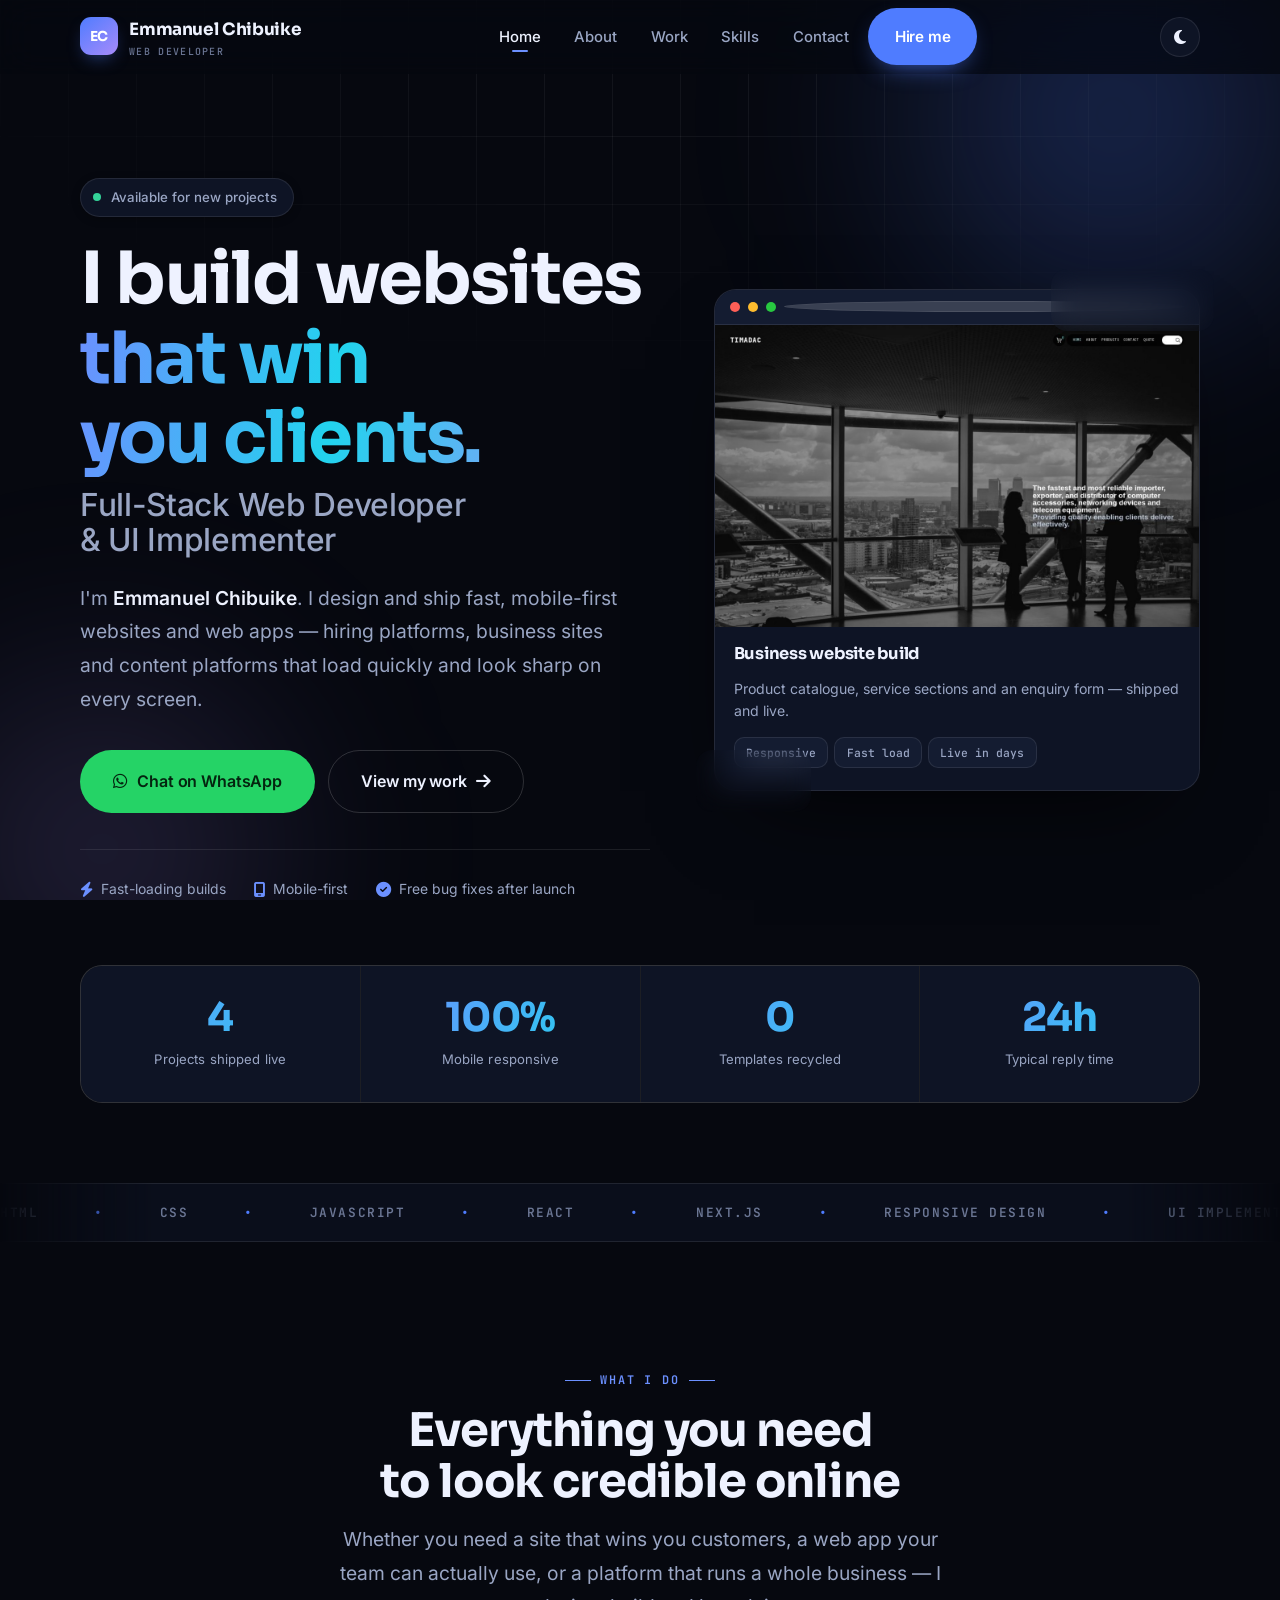
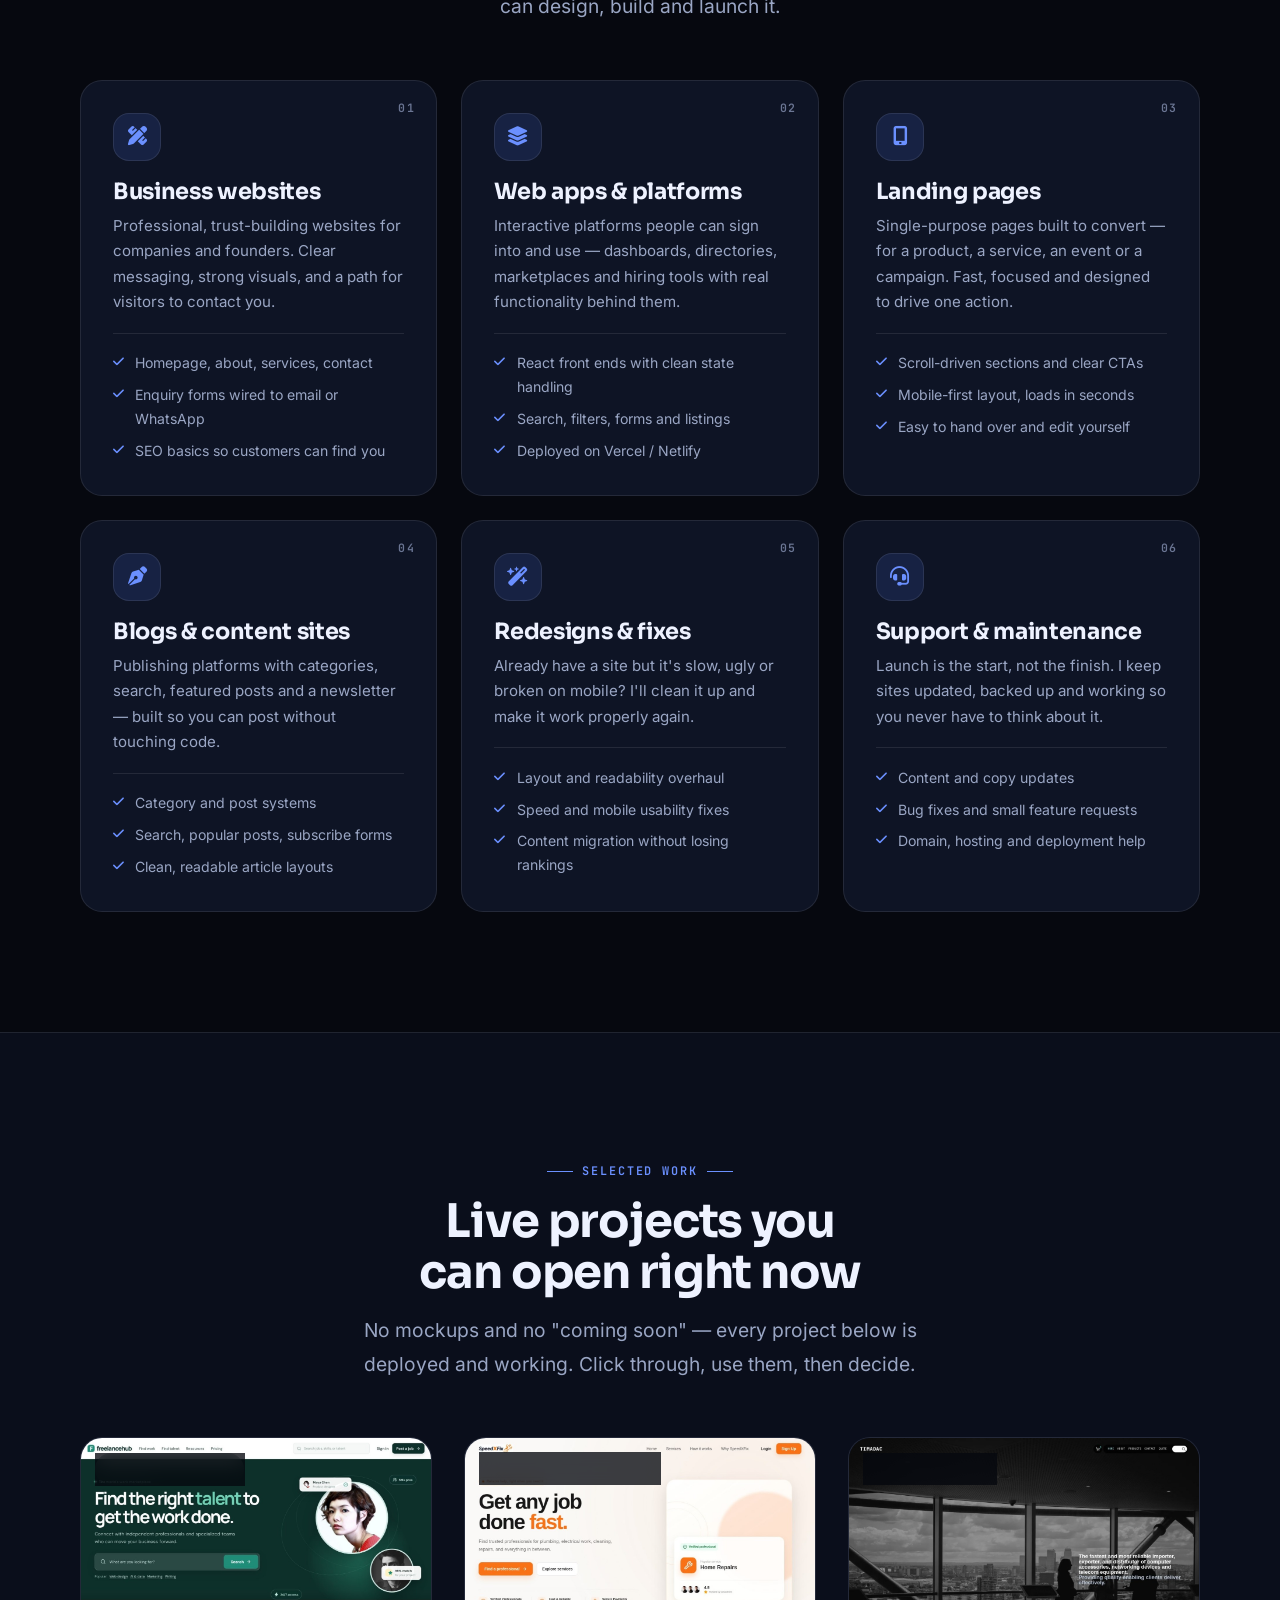
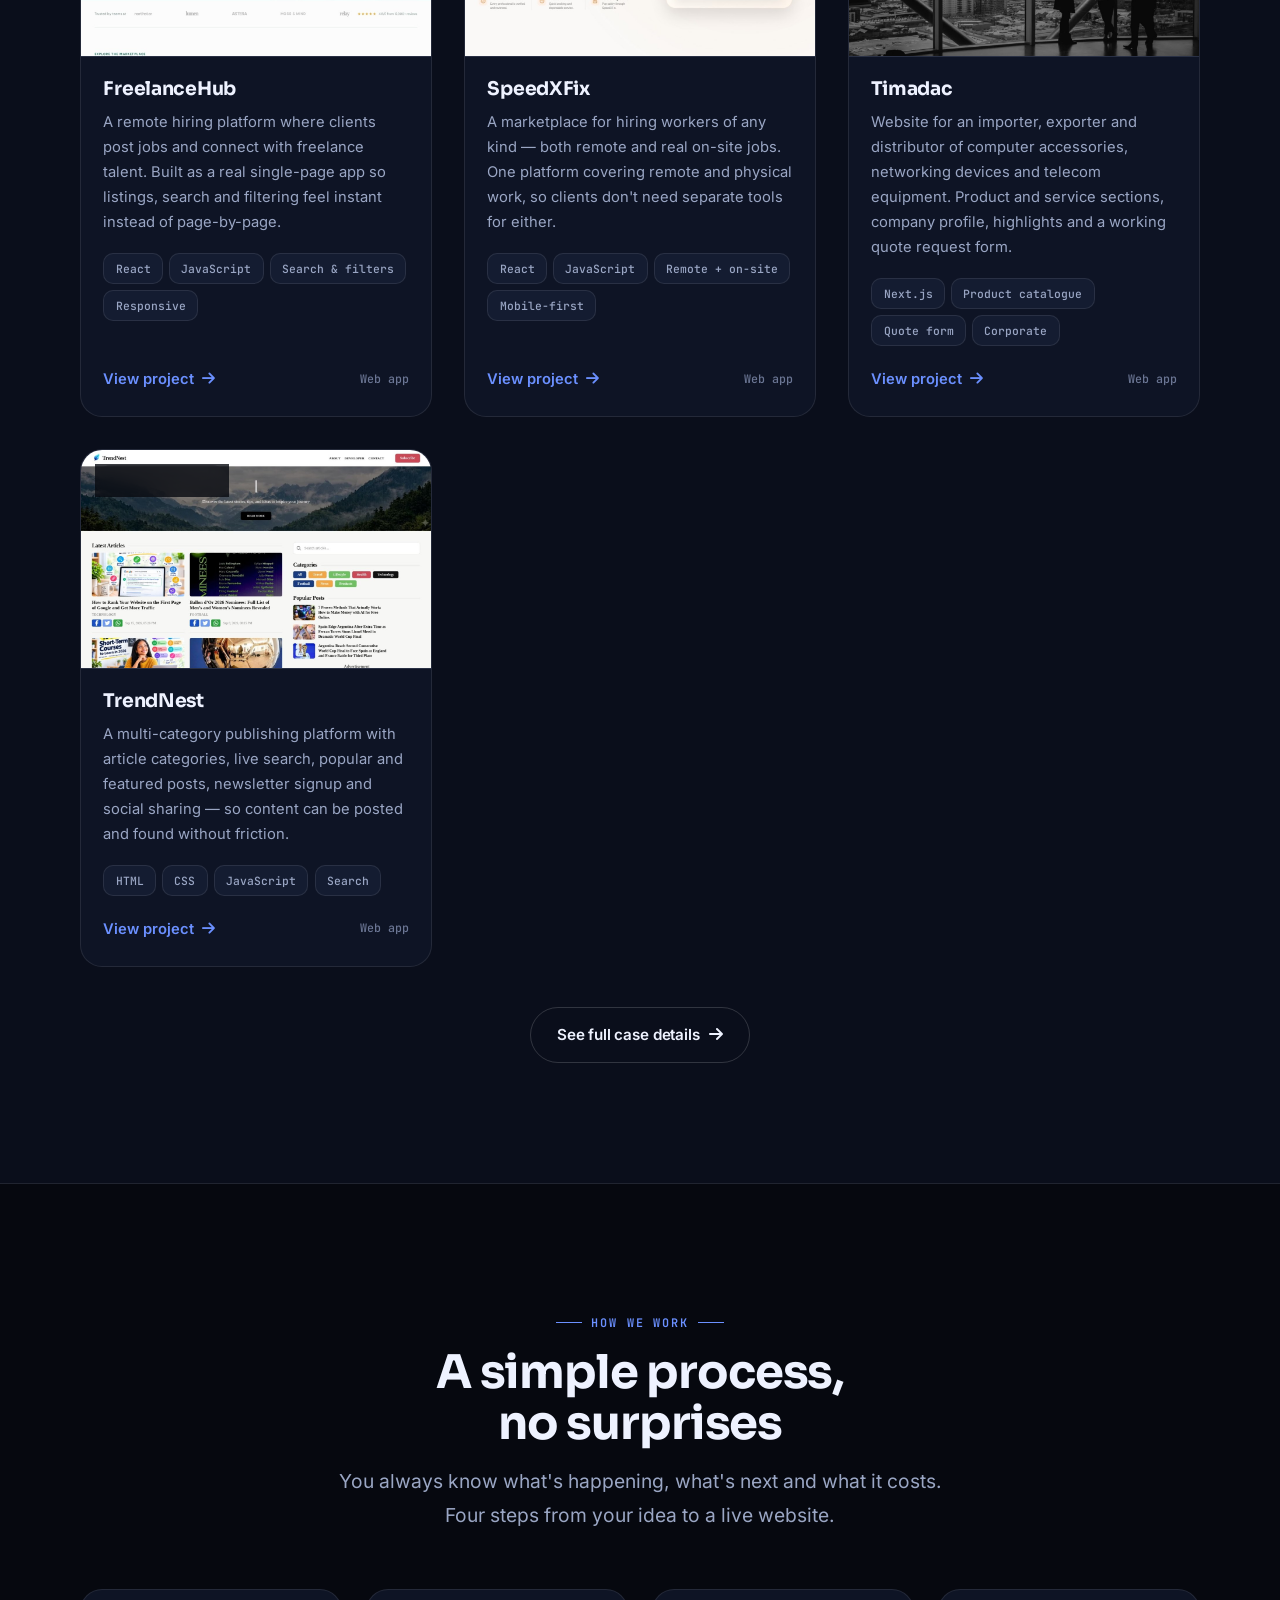
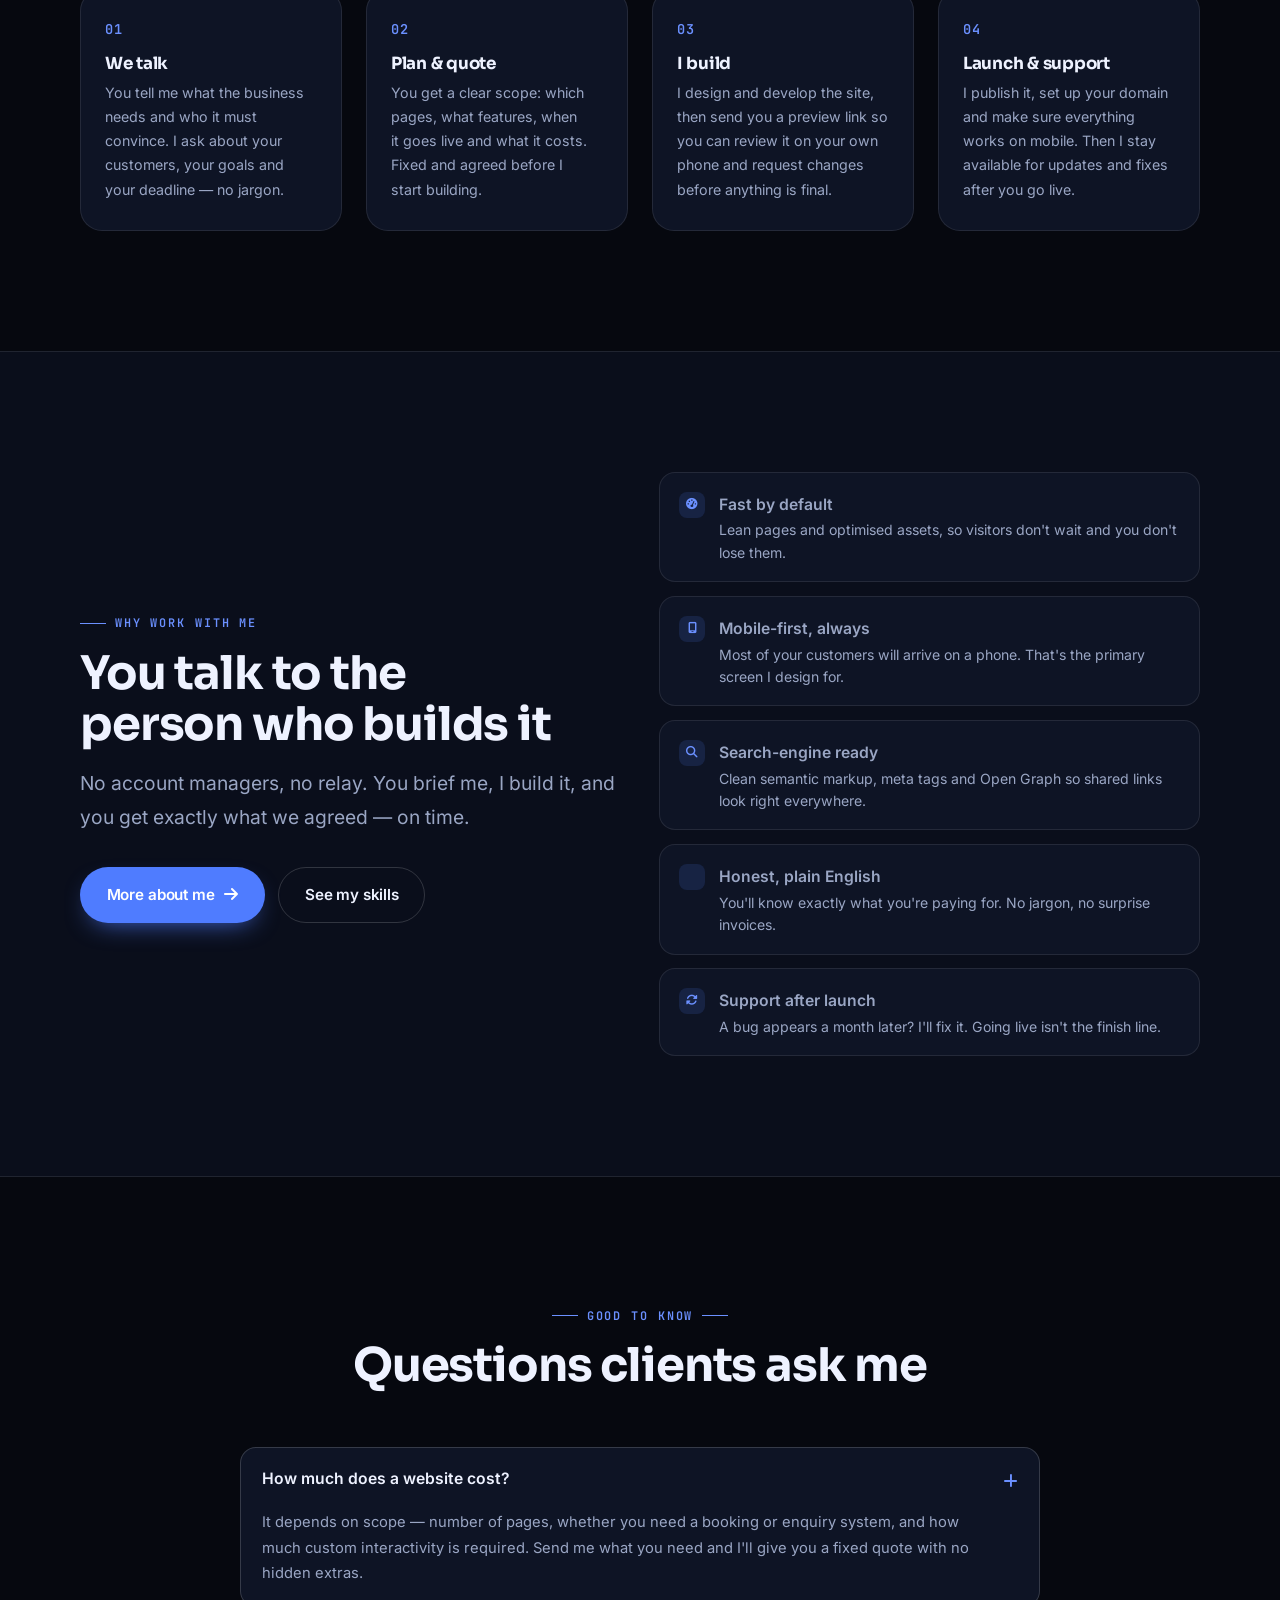
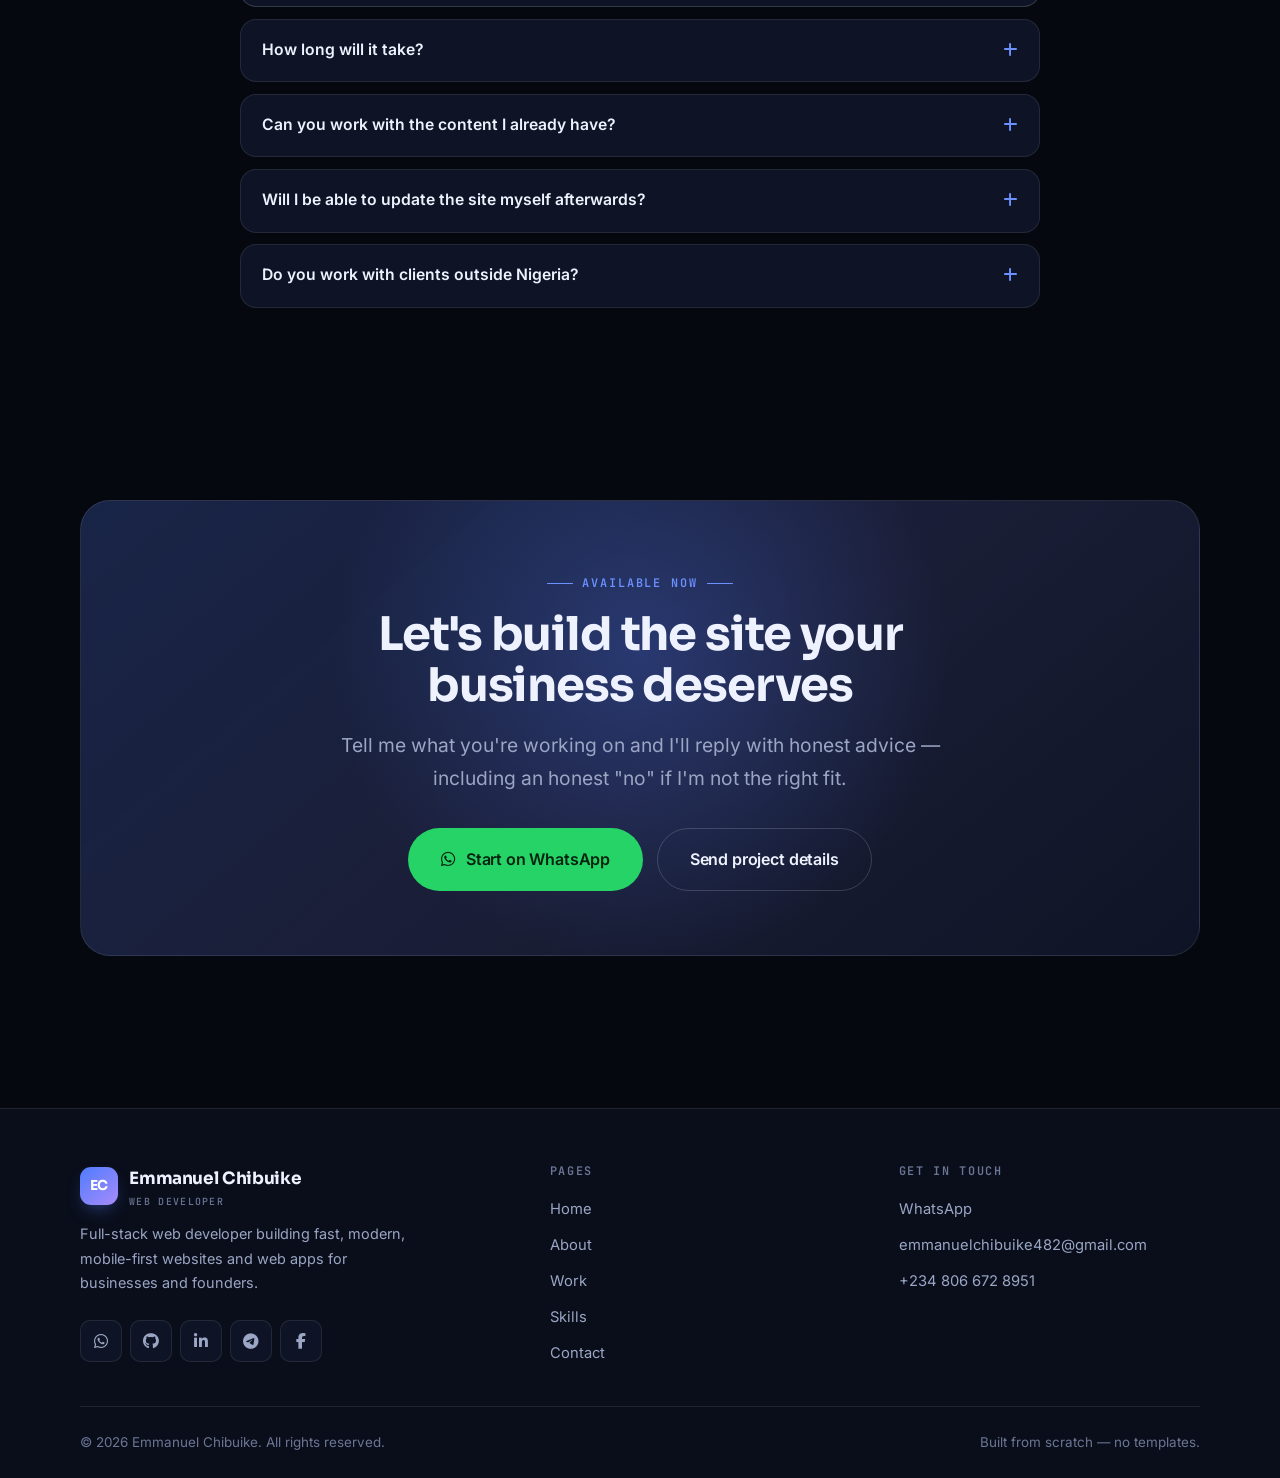
==== index.html @ c088e680 "first commit" ====
<!DOCTYPE html>
<html lang="en" data-theme="dark">
<head>
  <meta charset="UTF-8" />
  <meta name="viewport" content="width=device-width, initial-scale=1.0" />

  <title>Emmanuel Chibuike &mdash; Full-Stack Web Developer | Hire Me</title>
  <meta name="description" content="Emmanuel Chibuike is a full-stack web developer building fast, modern, responsive websites and web apps &mdash; hiring platforms, business sites and blogs. See live projects and hire me today." />
  <meta name="keywords" content="Emmanuel Chibuike, web developer Nigeria, full stack developer, hire web developer, freelance web developer, responsive website design, React developer, landing page builder, e-commerce website Nigeria, web app developer" />
  <meta name="author" content="Emmanuel Chibuike" />
  <meta name="robots" content="index, follow, max-image-preview:large" />
  <link rel="canonical" href="https://emmanuel776666.github.io/port/" />

  <!-- Open Graph -->
  <meta property="og:type" content="website" />
  <meta property="og:site_name" content="Emmanuel Chibuike &mdash; Web Developer" />
  <meta property="og:title" content="Emmanuel Chibuike &mdash; Full-Stack Web Developer | Hire Me" />
  <meta property="og:description" content="I build fast, modern, responsive websites and web apps. Hiring platforms, business sites and blogs &mdash; all live and mobile-friendly." />
  <meta property="og:url" content="https://emmanuel776666.github.io/port/" />
  <meta property="og:image" content="https://emmanuel776666.github.io/port/og-cover.jpg" />
  <meta property="og:image:width" content="1200" />
  <meta property="og:image:height" content="630" />
  <meta property="og:image:alt" content="Screenshot of a project built by Emmanuel Chibuike" />

  <!-- Twitter -->
  <meta name="twitter:card" content="summary_large_image" />
  <meta name="twitter:title" content="Emmanuel Chibuike &mdash; Full-Stack Web Developer" />
  <meta name="twitter:description" content="I build fast, modern, responsive websites and web apps. See live projects and hire me today." />
  <meta name="twitter:image" content="https://emmanuel776666.github.io/port/og-cover.jpg" />

  <meta name="theme-color" content="#06080f" />
  <meta name="geo.region" content="NG" />

  <script type="application/ld+json">
  {
    "@context": "https://schema.org",
    "@graph": [
      {
        "@type": "Person",
        "@id": "https://emmanuel776666.github.io/port/#person",
        "name": "Emmanuel Chibuike",
        "url": "https://emmanuel776666.github.io/port/",
        "email": "mailto:emmanuelchibuike482@gmail.com",
        "jobTitle": "Full-Stack Web Developer",
        "description": "Full-stack web developer specialising in fast, modern, responsive websites and web applications, including hiring platforms, business sites and blogs.",
        "address": { "@type": "PostalAddress", "addressCountry": "NG" },
        "knowsAbout": ["HTML", "CSS", "JavaScript", "React", "Responsive Design", "UI Implementation", "Web Performance", "Deployment"],
        "sameAs": [
          "https://github.com/emmanuel776666",
          "https://www.linkedin.com/in/emmanuel-chibuike-942356310/",
          "https://wa.me/2348066728951",
          "https://t.me/Emzyznn",
          "https://www.facebook.com/profile.php?id=61552352431273"
        ],
        "contactPoint": {
          "@type": "ContactPoint",
          "contactType": "Sales & Freelance Enquiries",
          "telephone": "+2348066728951",
          "email": "emmanuelchibuike482@gmail.com",
          "availableLanguage": ["English"]
        }
      },
      {
        "@type": "WebSite",
        "@id": "https://emmanuel776666.github.io/port/#website",
        "url": "https://emmanuel776666.github.io/port/",
        "name": "Emmanuel Chibuike &mdash; Web Developer",
        "publisher": { "@id": "https://emmanuel776666.github.io/port/#person" },
        "inLanguage": "en"
      }
    ]
  }
  </script>


  <script>document.documentElement.className += ' js';</script>
  <link rel="stylesheet" href="fonts.css" />
  <link rel="stylesheet" href="fontawesome.css" />
  <link rel="stylesheet" href="portfolio.css" />
<link rel="icon" type="image/svg+xml" href="favicon.svg" />
<link rel="icon" type="image/png" sizes="192x192" href="favicon-192x192.png" />
<link rel="icon" type="image/png" sizes="96x96" href="favicon-96x96.png" />
<link rel="apple-touch-icon" sizes="180x180" href="apple-touch-icon.png" />
<link rel="shortcut icon" href="favicon.ico" />
</head>

<body>
  <a class="skip-link" href="#main">Skip to content</a>
  <div class="bg-decor" aria-hidden="true"><div class="bg-grid"></div></div>

  <!-- ============ HEADER ============ -->
  <header class="site-header">
    <nav class="nav shell" aria-label="Primary">
      <a class="brand" href="index.html">
        <span class="brand__mark">EC</span>
        <span class="brand__text">Emmanuel Chibuike<small>Web Developer</small></span>
      </a>

      <ul class="nav__menu" id="nav-menu">
        <li><a class="nav__link" href="index.html" aria-current="page">Home</a></li>
        <li><a class="nav__link" href="about.html">About</a></li>
        <li><a class="nav__link" href="project.html">Work</a></li>
        <li><a class="nav__link" href="skills.html">Skills</a></li>
        <li><a class="nav__link" href="contact.html">Contact</a></li>
        <li><a class="btn btn--primary nav__cta" href="contact.html">Hire me</a></li>
      </ul>

      <div class="nav__actions">
        <button class="icon-btn" type="button" data-theme-toggle aria-label="Toggle colour theme">
          <i class="fa-solid fa-moon i-moon" aria-hidden="true"></i>
          <i class="fa-solid fa-sun i-sun" aria-hidden="true"></i>
        </button>
        <button class="icon-btn nav__burger" type="button" aria-expanded="false" aria-controls="nav-menu" aria-label="Toggle navigation menu">
          <i class="fa-solid fa-bars" aria-hidden="true"></i>
        </button>
      </div>
    </nav>
  </header>

  <main id="main">
    <!-- ============ HERO ============ -->
    <section class="hero">
      <div class="shell hero__grid">
        <div>
          <p class="status">
            <span class="status__dot" aria-hidden="true"></span>
            Available for new projects
          </p>

          <h1>
            <span class="line">I build websites</span>
            <span class="line gradient-text">that win you clients.</span>
            <span class="hero__role">Full-Stack Web Developer &amp; UI Implementer</span>
          </h1>

          <p class="lead hero__copy">
            I'm <strong>Emmanuel Chibuike</strong>. I design and ship fast, mobile-first
            websites and web apps &mdash; hiring platforms, business sites and content
            platforms that load quickly and look sharp on every screen.
          </p>

          <div class="btn-row">
            <a class="btn btn--wa btn--lg" href="https://wa.me/2348066728951?text=Hi%20Emmanuel%2C%20I%20found%20your%20portfolio%20and%20I%27d%20like%20to%20discuss%20a%20project." target="_blank" rel="noopener">
              <i class="fa-brands fa-whatsapp" aria-hidden="true"></i>
              Chat on WhatsApp
            </a>
            <a class="btn btn--ghost btn--lg" href="project.html">
              View my work
              <i class="fa-solid fa-arrow-right" aria-hidden="true"></i>
            </a>
          </div>

          <ul class="hero__meta">
            <li><i class="fa-solid fa-bolt" aria-hidden="true"></i> Fast-loading builds</li>
            <li><i class="fa-solid fa-mobile-screen" aria-hidden="true"></i> Mobile-first</li>
            <li><i class="fa-solid fa-circle-check" aria-hidden="true"></i> Free bug fixes after launch</li>
          </ul>
        </div>

        <div class="hero__visual">
          <div class="hero__card" data-reveal data-reveal-delay="2">
            <div class="hero__bar" aria-hidden="true">
              <span></span><span></span><span></span>
              <span class="hero__url">timadacv2.netlify.app</span>
            </div>
            <div class="hero__shot">
              <img
                src="timadac.jpg"
                width="1200"
                height="750"
                alt="Screenshot of the Timadac website, a supply and distribution company site built by Emmanuel Chibuike"
                fetchpriority="high"
                decoding="async"
              />
            </div>
            <div class="hero__body">
              <h3>Business website build</h3>
              <p>Product catalogue, service sections and an enquiry form &mdash; shipped and live.</p>
              <div class="hero__chips">
                <span class="chip">Responsive</span>
                <span class="chip">Fast load</span>
                <span class="chip">Live in days</span>
              </div>
            </div>
          </div>

          <div class="float-badge float-badge--a">
            <i class="fa-solid fa-rocket" aria-hidden="true"></i>
            <span><strong>4</strong><span>Live projects</span></span>
          </div>
          <div class="float-badge float-badge--b">
            <i class="fa-solid fa-phone-volume" aria-hidden="true"></i>
            <span><strong>Fast</strong><span>Replies</span></span>
          </div>
        </div>
      </div>

      <!-- Stats -->
      <div class="shell">
        <ul class="stats" data-reveal>
          <li class="stat"><p class="stat__value">4</p><p class="stat__label">Projects shipped live</p></li>
          <li class="stat"><p class="stat__value">100%</p><p class="stat__label">Mobile responsive</p></li>
          <li class="stat"><p class="stat__value">0</p><p class="stat__label">Templates recycled</p></li>
          <li class="stat"><p class="stat__value">24h</p><p class="stat__label">Typical reply time</p></li>
        </ul>
      </div>
    </section>

    <!-- ============ MARQUEE ============ -->
    <div class="marquee" aria-hidden="true">
      <div class="marquee__track">
        <span>HTML</span><span>CSS</span><span>JavaScript</span><span>React</span><span>Next.js</span>
        <span>Responsive Design</span><span>UI Implementation</span><span>Web Performance</span>
        <span>HTML</span><span>CSS</span><span>JavaScript</span><span>React</span><span>Next.js</span>
        <span>Responsive Design</span><span>UI Implementation</span><span>Web Performance</span>
      </div>
    </div>

    <!-- ============ SERVICES ============ -->
    <section class="section" id="services">
      <div class="shell">
        <div class="section-head section-head--center" data-reveal>
          <span class="eyebrow eyebrow--center">What I do</span>
          <h2>Everything you need to look credible online</h2>
          <p class="lead">
            Whether you need a site that wins you customers, a web app your team can
            actually use, or a platform that runs a whole business &mdash; I can design,
            build and launch it.
          </p>
        </div>

        <div class="grid-3">
          <article class="card service" data-reveal data-reveal-delay="1">
            <span class="service__num">01</span>
            <span class="card__icon"><i class="fa-solid fa-pen-ruler" aria-hidden="true"></i></span>
            <h3>Business websites</h3>
            <p>
              Professional, trust-building websites for companies and founders. Clear
              messaging, strong visuals, and a path for visitors to contact you.
            </p>
            <ul class="service__list">
              <li>Homepage, about, services, contact</li>
              <li>Enquiry forms wired to email or WhatsApp</li>
              <li>SEO basics so customers can find you</li>
            </ul>
          </article>

          <article class="card service" data-reveal data-reveal-delay="2">
            <span class="service__num">02</span>
            <span class="card__icon"><i class="fa-solid fa-layer-group" aria-hidden="true"></i></span>
            <h3>Web apps &amp; platforms</h3>
            <p>
              Interactive platforms people can sign into and use &mdash; dashboards,
              directories, marketplaces and hiring tools with real functionality
              behind them.
            </p>
            <ul class="service__list">
              <li>React front ends with clean state handling</li>
              <li>Search, filters, forms and listings</li>
              <li>Deployed on Vercel / Netlify</li>
            </ul>
          </article>

          <article class="card service" data-reveal data-reveal-delay="3">
            <span class="service__num">03</span>
            <span class="card__icon"><i class="fa-solid fa-mobile-screen-button" aria-hidden="true"></i></span>
            <h3>Landing pages</h3>
            <p>
              Single-purpose pages built to convert &mdash; for a product, a service, an
              event or a campaign. Fast, focused and designed to drive one action.
            </p>
            <ul class="service__list">
              <li>Scroll-driven sections and clear CTAs</li>
              <li>Mobile-first layout, loads in seconds</li>
              <li>Easy to hand over and edit yourself</li>
            </ul>
          </article>

          <article class="card service" data-reveal data-reveal-delay="1">
            <span class="service__num">04</span>
            <span class="card__icon"><i class="fa-solid fa-pen-nib" aria-hidden="true"></i></span>
            <h3>Blogs &amp; content sites</h3>
            <p>
              Publishing platforms with categories, search, featured posts and a
              newsletter &mdash; built so you can post without touching code.
            </p>
            <ul class="service__list">
              <li>Category and post systems</li>
              <li>Search, popular posts, subscribe forms</li>
              <li>Clean, readable article layouts</li>
            </ul>
          </article>

          <article class="card service" data-reveal data-reveal-delay="2">
            <span class="service__num">05</span>
            <span class="card__icon"><i class="fa-solid fa-wand-magic-sparkles" aria-hidden="true"></i></span>
            <h3>Redesigns &amp; fixes</h3>
            <p>
              Already have a site but it's slow, ugly or broken on mobile? I'll clean
              it up and make it work properly again.
            </p>
            <ul class="service__list">
              <li>Layout and readability overhaul</li>
              <li>Speed and mobile usability fixes</li>
              <li>Content migration without losing rankings</li>
            </ul>
          </article>

          <article class="card service" data-reveal data-reveal-delay="3">
            <span class="service__num">06</span>
            <span class="card__icon"><i class="fa-solid fa-headset" aria-hidden="true"></i></span>
            <h3>Support &amp; maintenance</h3>
            <p>
              Launch is the start, not the finish. I keep sites updated, backed up and
              working so you never have to think about it.
            </p>
            <ul class="service__list">
              <li>Content and copy updates</li>
              <li>Bug fixes and small feature requests</li>
              <li>Domain, hosting and deployment help</li>
            </ul>
          </article>
        </div>
      </div>
    </section>

    <!-- ============ SELECTED WORK ============ -->
    <section class="section" id="work" style="background: var(--bg-soft); border-block: 1px solid var(--line);">
      <div class="shell">
        <div class="section-head section-head--center" data-reveal>
          <span class="eyebrow eyebrow--center">Selected work</span>
          <h2>Live projects you can open right now</h2>
          <p class="lead">
            No mockups and no "coming soon" &mdash; every project below is deployed and
            working. Click through, use them, then decide.
          </p>
        </div>

        <div class="projects">
          <article class="project" data-reveal data-reveal-delay="1">
            <div class="project__media">
              <img src="freelance.jpg" width="1200" height="750" loading="lazy" decoding="async"
                alt="Screenshot of FreelanceHub, a platform where clients hire freelance workers remotely" />
              <span class="project__badge">Hiring platform</span>
              <span class="project__live"><i class="fa-solid fa-arrow-up-right-from-square" aria-hidden="true"></i> Open live site</span>
            </div>
            <div class="project__body">
              <h3>FreelanceHub</h3>
              <p>
                A remote hiring platform where clients post jobs and connect with
                freelance talent. Built as a real single-page app so listings, search
                and filtering feel instant instead of page-by-page.
              </p>
              <div class="chips">
                <span class="chip">React</span><span class="chip">JavaScript</span>
                <span class="chip">Search &amp; filters</span><span class="chip">Responsive</span>
              </div>
              <div class="project__foot">
                <a class="link-arrow" href="https://freelance-xi-ruddy.vercel.app/" target="_blank" rel="noopener">
                  View project <i class="fa-solid fa-arrow-right" aria-hidden="true"></i>
                </a>
                <span class="project__year">Web app</span>
              </div>
            </div>
          </article>

          <article class="project" data-reveal data-reveal-delay="2">
            <div class="project__media">
              <img src="speedxfix.jpg" width="1200" height="750" loading="lazy" decoding="async"
                alt="Screenshot of SpeedXFix, a platform for hiring remote and on-site workers of any kind" />
              <span class="project__badge">Service marketplace</span>
              <span class="project__live"><i class="fa-solid fa-arrow-up-right-from-square" aria-hidden="true"></i> Open live site</span>
            </div>
            <div class="project__body">
              <h3>SpeedXFix</h3>
              <p>
                A marketplace for hiring workers of any kind &mdash; both remote and real
                on-site jobs. One platform covering remote and physical work, so
                clients don't need separate tools for either.
              </p>
              <div class="chips">
                <span class="chip">React</span><span class="chip">JavaScript</span>
                <span class="chip">Remote + on-site</span><span class="chip">Mobile-first</span>
              </div>
              <div class="project__foot">
                <a class="link-arrow" href="https://speedxfix-pi.vercel.app/" target="_blank" rel="noopener">
                  View project <i class="fa-solid fa-arrow-right" aria-hidden="true"></i>
                </a>
                <span class="project__year">Web app</span>
              </div>
            </div>
          </article>

          <article class="project" data-reveal data-reveal-delay="3">
            <div class="project__media">
              <img src="timadac.jpg" width="1200" height="750" loading="lazy" decoding="async"
                alt="Screenshot of the Timadac website for electrical, networking and telecom equipment supply" />
              <span class="project__badge">Business site</span>
              <span class="project__live"><i class="fa-solid fa-arrow-up-right-from-square" aria-hidden="true"></i> Open live site</span>
            </div>
            <div class="project__body">
              <h3>Timadac</h3>
              <p>
                Website for an importer, exporter and distributor of computer
                accessories, networking devices and telecom equipment. Product and
                service sections, company profile, highlights and a working quote
                request form.
              </p>
              <div class="chips">
                <span class="chip">Next.js</span><span class="chip">Product catalogue</span>
                <span class="chip">Quote form</span><span class="chip">Corporate</span>
              </div>
              <div class="project__foot">
                <a class="link-arrow" href="https://timadacv2.netlify.app" target="_blank" rel="noopener">
                  View project <i class="fa-solid fa-arrow-right" aria-hidden="true"></i>
                </a>
                <span class="project__year">Web app</span>
              </div>
            </div>
          </article>

          <article class="project" data-reveal data-reveal-delay="4">
            <div class="project__media">
              <img src="trendnest.jpg" width="1200" height="750" loading="lazy" decoding="async"
                alt="Screenshot of TrendNest, a multi-category blog and content platform" />
              <span class="project__badge">Blog platform</span>
              <span class="project__live"><i class="fa-solid fa-arrow-up-right-from-square" aria-hidden="true"></i> Open live site</span>
            </div>
            <div class="project__body">
              <h3>TrendNest</h3>
              <p>
                A multi-category publishing platform with article categories, live
                search, popular and featured posts, newsletter signup and social
                sharing &mdash; so content can be posted and found without friction.
              </p>
              <div class="chips">
                <span class="chip">HTML</span><span class="chip">CSS</span>
                <span class="chip">JavaScript</span><span class="chip">Search</span>
              </div>
              <div class="project__foot">
                <a class="link-arrow" href="https://www.trendnestblogs.com" target="_blank" rel="noopener">
                  View project <i class="fa-solid fa-arrow-right" aria-hidden="true"></i>
                </a>
                <span class="project__year">Web app</span>
              </div>
            </div>
          </article>
        </div>

        <div class="btn-row" style="justify-content:center; margin-top: 2.5rem;" data-reveal>
          <a class="btn btn--ghost" href="project.html">
            See full case details <i class="fa-solid fa-arrow-right" aria-hidden="true"></i>
          </a>
        </div>
      </div>
    </section>

    <!-- ============ PROCESS ============ -->
    <section class="section" id="process">
      <div class="shell">
        <div class="section-head section-head--center" data-reveal>
          <span class="eyebrow eyebrow--center">How we work</span>
          <h2>A simple process, no surprises</h2>
          <p class="lead">
            You always know what's happening, what's next and what it costs. Four
            steps from your idea to a live website.
          </p>
        </div>

        <div class="process">
          <article class="step" data-reveal data-reveal-delay="1">
            <h3>We talk</h3>
            <p>
              You tell me what the business needs and who it must convince. I ask
              about your customers, your goals and your deadline &mdash; no jargon.
            </p>
          </article>
          <article class="step" data-reveal data-reveal-delay="2">
            <h3>Plan &amp; quote</h3>
            <p>
              You get a clear scope: which pages, what features, when it goes live
              and what it costs. Fixed and agreed before I start building.
            </p>
          </article>
          <article class="step" data-reveal data-reveal-delay="3">
            <h3>I build</h3>
            <p>
              I design and develop the site, then send you a preview link so you can
              review it on your own phone and request changes before anything is
              final.
            </p>
          </article>
          <article class="step" data-reveal data-reveal-delay="4">
            <h3>Launch &amp; support</h3>
            <p>
              I publish it, set up your domain and make sure everything works on
              mobile. Then I stay available for updates and fixes after you go live.
            </p>
          </article>
        </div>
      </div>
    </section>

    <!-- ============ WHY ME ============ -->
    <section class="section" style="background: var(--bg-soft); border-block: 1px solid var(--line);">
      <div class="shell">
        <div class="grid-2" style="align-items: center;">
          <div data-reveal>
            <span class="eyebrow">Why work with me</span>
            <h2 style="margin-top: 0.9rem;">You talk to the person who builds it</h2>
            <p class="lead" style="margin-top: 1.1rem;">
              No account managers, no relay. You brief me, I build it, and you get
              exactly what we agreed &mdash; on time.
            </p>
            <div class="btn-row" style="margin-top: 2rem;">
              <a class="btn btn--primary" href="about.html">More about me <i class="fa-solid fa-arrow-right" aria-hidden="true"></i></a>
              <a class="btn btn--ghost" href="skills.html">See my skills</a>
            </div>
          </div>

          <ul class="feature-list" data-reveal data-reveal-delay="2">
            <li>
              <i class="fa-solid fa-gauge-high" aria-hidden="true"></i>
              <span><strong>Fast by default</strong><span>Lean pages and optimised assets, so visitors don't wait and you don't lose them.</span></span>
            </li>
            <li>
              <i class="fa-solid fa-mobile-screen" aria-hidden="true"></i>
              <span><strong>Mobile-first, always</strong><span>Most of your customers will arrive on a phone. That's the primary screen I design for.</span></span>
            </li>
            <li>
              <i class="fa-solid fa-magnifying-glass" aria-hidden="true"></i>
              <span><strong>Search-engine ready</strong><span>Clean semantic markup, meta tags and Open Graph so shared links look right everywhere.</span></span>
            </li>
            <li>
              <i class="fa-solid fa-plain" aria-hidden="true"></i>
              <span><strong>Honest, plain English</strong><span>You'll know exactly what you're paying for. No jargon, no surprise invoices.</span></span>
            </li>
            <li>
              <i class="fa-solid fa-rotate" aria-hidden="true"></i>
              <span><strong>Support after launch</strong><span>A bug appears a month later? I'll fix it. Going live isn't the finish line.</span></span>
            </li>
          </ul>
        </div>
      </div>
    </section>

    <!-- ============ FAQ ============ -->
    <section class="section" id="faq">
      <div class="shell">
        <div class="section-head section-head--center" data-reveal>
          <span class="eyebrow eyebrow--center">Good to know</span>
          <h2>Questions clients ask me</h2>
        </div>

        <div class="faq" data-reveal>
          <details open>
            <summary>How much does a website cost?</summary>
            <p class="faq__body">
              It depends on scope &mdash; number of pages, whether you need a booking or
              enquiry system, and how much custom interactivity is required. Send me
              what you need and I'll give you a fixed quote with no hidden extras.
            </p>
          </details>
          <details>
            <summary>How long will it take?</summary>
            <p class="faq__body">
              A focused business site usually goes live within days, not weeks. Web
              apps with more logic take longer. I'll give you a realistic timeline
              before we start, and I'll tell you early if anything changes.
            </p>
          </details>
          <details>
            <summary>Can you work with the content I already have?</summary>
            <p class="faq__body">
              Yes. If you have an existing site, text, images or logos, I'll work
              with what you have and improve it. If you don't, I can write the copy
              structure and advise on the images you need.
            </p>
          </details>
          <details>
            <summary>Will I be able to update the site myself afterwards?</summary>
            <p class="faq__body">
              Yes. I'll hand it over clearly organised, and I'll show you how to make
              the everyday edits yourself. If you'd rather not touch it, I can handle
              updates for you.
            </p>
          </details>
          <details>
            <summary>Do you work with clients outside Nigeria?</summary>
            <p class="faq__body">
              Yes. I work remotely with clients anywhere, across different time zones,
              with everything documented so we're never guessing about what's happening.
            </p>
          </details>
        </div>
      </div>
    </section>

    <!-- ============ CTA ============ -->
    <section class="section section--tight">
      <div class="shell">
        <div class="cta-band" data-reveal>
          <span class="eyebrow eyebrow--center">Available now</span>
          <h2 style="margin-top: 1rem;">Let's build the site your business deserves</h2>
          <p class="lead">
            Tell me what you're working on and I'll reply with honest advice &mdash; including
            an honest "no" if I'm not the right fit.
          </p>
          <div class="btn-row">
            <a class="btn btn--wa btn--lg" href="https://wa.me/2348066728951?text=Hi%20Emmanuel%2C%20I%27d%20like%20to%20discuss%20a%20website%20project." target="_blank" rel="noopener">
              <i class="fa-brands fa-whatsapp" aria-hidden="true"></i>
              Start on WhatsApp
            </a>
            <a class="btn btn--ghost btn--lg" href="contact.html">Send project details</a>
          </div>
        </div>
      </div>
    </section>
  </main>

  <!-- ============ FOOTER ============ -->
  <footer class="site-footer">
    <div class="shell">
      <div class="footer-top">
        <div>
          <a class="brand" href="index.html">
            <span class="brand__mark">EC</span>
            <span class="brand__text">Emmanuel Chibuike<small>Web Developer</small></span>
          </a>
          <p>
            Full-stack web developer building fast, modern, mobile-first websites and
            web apps for businesses and founders.
          </p>
          <div class="socials">
            <a href="https://wa.me/2348066728951" target="_blank" rel="noopener" data-net="whatsapp" aria-label="WhatsApp"><i class="fa-brands fa-whatsapp" aria-hidden="true"></i></a>
            <a href="https://github.com/emmanuel776666" target="_blank" rel="noopener" data-net="github" aria-label="GitHub"><i class="fa-brands fa-github" aria-hidden="true"></i></a>
            <a href="https://www.linkedin.com/in/emmanuel-chibuike-942356310/" target="_blank" rel="noopener" data-net="linkedin" aria-label="LinkedIn"><i class="fa-brands fa-linkedin-in" aria-hidden="true"></i></a>
            <a href="https://t.me/Emzyznn" target="_blank" rel="noopener" data-net="telegram" aria-label="Telegram"><i class="fa-brands fa-telegram" aria-hidden="true"></i></a>
            <a href="https://www.facebook.com/profile.php?id=61552352431273" target="_blank" rel="noopener" data-net="facebook" aria-label="Facebook"><i class="fa-brands fa-facebook-f" aria-hidden="true"></i></a>
          </div>
        </div>

        <div class="footer-col">
          <h4>Pages</h4>
          <ul>
            <li><a href="index.html">Home</a></li>
            <li><a href="about.html">About</a></li>
            <li><a href="project.html">Work</a></li>
            <li><a href="skills.html">Skills</a></li>
            <li><a href="contact.html">Contact</a></li>
          </ul>
        </div>

        <div class="footer-col">
          <h4>Get in touch</h4>
          <ul>
            <li><a href="https://wa.me/2348066728951" target="_blank" rel="noopener">WhatsApp</a></li>
            <li><a href="mailto:emmanuelchibuike482@gmail.com">emmanuelchibuike482@gmail.com</a></li>
            <li><a href="tel:+2348066728951">+234 806 672 8951</a></li>
          </ul>
        </div>
      </div>

      <div class="footer-bottom">
        <p>&copy; <span data-year>2025</span> Emmanuel Chibuike. All rights reserved.</p>
        <p>Built from scratch &mdash; no templates.</p>
      </div>
    </div>
  </footer>

  <script src="portfolio.js" defer></script>
</body>
</html>
---- fonts.css ----
/* Self-hosted webfonts - generated from Google Fonts, no CDN and no
   internet needed. Sora (display), Inter (body), JetBrains Mono (code).
   The .woff2 files sit in this same folder. Do not hand-edit: re-download
   and regenerate instead, or the browser will 404 on a missing file. */

/* cyrillic-ext */
@font-face {
  font-family: 'Inter';
  font-style: normal;
  font-weight: 400;
  font-display: swap;
  src: url(inter-cyrillic-ext.woff2) format('woff2');
  unicode-range: U+0460-052F, U+1C80-1C8A, U+20B4, U+2DE0-2DFF, U+A640-A69F, U+FE2E-FE2F;
}
/* cyrillic */
@font-face {
  font-family: 'Inter';
  font-style: normal;
  font-weight: 400;
  font-display: swap;
  src: url(inter-cyrillic.woff2) format('woff2');
  unicode-range: U+0301, U+0400-045F, U+0490-0491, U+04B0-04B1, U+2116;
}
/* greek-ext */
@font-face {
  font-family: 'Inter';
  font-style: normal;
  font-weight: 400;
  font-display: swap;
  src: url(inter-greek-ext.woff2) format('woff2');
  unicode-range: U+1F00-1FFF;
}
/* greek */
@font-face {
  font-family: 'Inter';
  font-style: normal;
  font-weight: 400;
  font-display: swap;
  src: url(inter-greek.woff2) format('woff2');
  unicode-range: U+0370-0377, U+037A-037F, U+0384-038A, U+038C, U+038E-03A1, U+03A3-03FF;
}
/* vietnamese */
@font-face {
  font-family: 'Inter';
  font-style: normal;
  font-weight: 400;
  font-display: swap;
  src: url(inter-vietnamese.woff2) format('woff2');
  unicode-range: U+0102-0103, U+0110-0111, U+0128-0129, U+0168-0169, U+01A0-01A1, U+01AF-01B0, U+0300-0301, U+0303-0304, U+0308-0309, U+0323, U+0329, U+1EA0-1EF9, U+20AB;
}
/* latin-ext */
@font-face {
  font-family: 'Inter';
  font-style: normal;
  font-weight: 400;
  font-display: swap;
  src: url(inter-latin-ext.woff2) format('woff2');
  unicode-range: U+0100-02BA, U+02BD-02C5, U+02C7-02CC, U+02CE-02D7, U+02DD-02FF, U+0304, U+0308, U+0329, U+1D00-1DBF, U+1E00-1E9F, U+1EF2-1EFF, U+2020, U+20A0-20AB, U+20AD-20C0, U+2113, U+2C60-2C7F, U+A720-A7FF;
}
/* latin */
@font-face {
  font-family: 'Inter';
  font-style: normal;
  font-weight: 400;
  font-display: swap;
  src: url(inter-latin.woff2) format('woff2');
  unicode-range: U+0000-00FF, U+0131, U+0152-0153, U+02BB-02BC, U+02C6, U+02DA, U+02DC, U+0304, U+0308, U+0329, U+2000-206F, U+20AC, U+2122, U+2191, U+2193, U+2212, U+2215, U+FEFF, U+FFFD;
}
/* cyrillic-ext */
@font-face {
  font-family: 'Inter';
  font-style: normal;
  font-weight: 500;
  font-display: swap;
  src: url(inter-cyrillic-ext.woff2) format('woff2');
  unicode-range: U+0460-052F, U+1C80-1C8A, U+20B4, U+2DE0-2DFF, U+A640-A69F, U+FE2E-FE2F;
}
/* cyrillic */
@font-face {
  font-family: 'Inter';
  font-style: normal;
  font-weight: 500;
  font-display: swap;
  src: url(inter-cyrillic.woff2) format('woff2');
  unicode-range: U+0301, U+0400-045F, U+0490-0491, U+04B0-04B1, U+2116;
}
/* greek-ext */
@font-face {
  font-family: 'Inter';
  font-style: normal;
  font-weight: 500;
  font-display: swap;
  src: url(inter-greek-ext.woff2) format('woff2');
  unicode-range: U+1F00-1FFF;
}
/* greek */
@font-face {
  font-family: 'Inter';
  font-style: normal;
  font-weight: 500;
  font-display: swap;
  src: url(inter-greek.woff2) format('woff2');
  unicode-range: U+0370-0377, U+037A-037F, U+0384-038A, U+038C, U+038E-03A1, U+03A3-03FF;
}
/* vietnamese */
@font-face {
  font-family: 'Inter';
  font-style: normal;
  font-weight: 500;
  font-display: swap;
  src: url(inter-vietnamese.woff2) format('woff2');
  unicode-range: U+0102-0103, U+0110-0111, U+0128-0129, U+0168-0169, U+01A0-01A1, U+01AF-01B0, U+0300-0301, U+0303-0304, U+0308-0309, U+0323, U+0329, U+1EA0-1EF9, U+20AB;
}
/* latin-ext */
@font-face {
  font-family: 'Inter';
  font-style: normal;
  font-weight: 500;
  font-display: swap;
  src: url(inter-latin-ext.woff2) format('woff2');
  unicode-range: U+0100-02BA, U+02BD-02C5, U+02C7-02CC, U+02CE-02D7, U+02DD-02FF, U+0304, U+0308, U+0329, U+1D00-1DBF, U+1E00-1E9F, U+1EF2-1EFF, U+2020, U+20A0-20AB, U+20AD-20C0, U+2113, U+2C60-2C7F, U+A720-A7FF;
}
/* latin */
@font-face {
  font-family: 'Inter';
  font-style: normal;
  font-weight: 500;
  font-display: swap;
  src: url(inter-latin.woff2) format('woff2');
  unicode-range: U+0000-00FF, U+0131, U+0152-0153, U+02BB-02BC, U+02C6, U+02DA, U+02DC, U+0304, U+0308, U+0329, U+2000-206F, U+20AC, U+2122, U+2191, U+2193, U+2212, U+2215, U+FEFF, U+FFFD;
}
/* cyrillic-ext */
@font-face {
  font-family: 'Inter';
  font-style: normal;
  font-weight: 600;
  font-display: swap;
  src: url(inter-cyrillic-ext.woff2) format('woff2');
  unicode-range: U+0460-052F, U+1C80-1C8A, U+20B4, U+2DE0-2DFF, U+A640-A69F, U+FE2E-FE2F;
}
/* cyrillic */
@font-face {
  font-family: 'Inter';
  font-style: normal;
  font-weight: 600;
  font-display: swap;
  src: url(inter-cyrillic.woff2) format('woff2');
  unicode-range: U+0301, U+0400-045F, U+0490-0491, U+04B0-04B1, U+2116;
}
/* greek-ext */
@font-face {
  font-family: 'Inter';
  font-style: normal;
  font-weight: 600;
  font-display: swap;
  src: url(inter-greek-ext.woff2) format('woff2');
  unicode-range: U+1F00-1FFF;
}
/* greek */
@font-face {
  font-family: 'Inter';
  font-style: normal;
  font-weight: 600;
  font-display: swap;
  src: url(inter-greek.woff2) format('woff2');
  unicode-range: U+0370-0377, U+037A-037F, U+0384-038A, U+038C, U+038E-03A1, U+03A3-03FF;
}
/* vietnamese */
@font-face {
  font-family: 'Inter';
  font-style: normal;
  font-weight: 600;
  font-display: swap;
  src: url(inter-vietnamese.woff2) format('woff2');
  unicode-range: U+0102-0103, U+0110-0111, U+0128-0129, U+0168-0169, U+01A0-01A1, U+01AF-01B0, U+0300-0301, U+0303-0304, U+0308-0309, U+0323, U+0329, U+1EA0-1EF9, U+20AB;
}
/* latin-ext */
@font-face {
  font-family: 'Inter';
  font-style: normal;
  font-weight: 600;
  font-display: swap;
  src: url(inter-latin-ext.woff2) format('woff2');
  unicode-range: U+0100-02BA, U+02BD-02C5, U+02C7-02CC, U+02CE-02D7, U+02DD-02FF, U+0304, U+0308, U+0329, U+1D00-1DBF, U+1E00-1E9F, U+1EF2-1EFF, U+2020, U+20A0-20AB, U+20AD-20C0, U+2113, U+2C60-2C7F, U+A720-A7FF;
}
/* latin */
@font-face {
  font-family: 'Inter';
  font-style: normal;
  font-weight: 600;
  font-display: swap;
  src: url(inter-latin.woff2) format('woff2');
  unicode-range: U+0000-00FF, U+0131, U+0152-0153, U+02BB-02BC, U+02C6, U+02DA, U+02DC, U+0304, U+0308, U+0329, U+2000-206F, U+20AC, U+2122, U+2191, U+2193, U+2212, U+2215, U+FEFF, U+FFFD;
}
/* cyrillic-ext */
@font-face {
  font-family: 'JetBrains Mono';
  font-style: normal;
  font-weight: 500;
  font-display: swap;
  src: url(jetbrains-mono-cyrillic-ext.woff2) format('woff2');
  unicode-range: U+0460-052F, U+1C80-1C8A, U+20B4, U+2DE0-2DFF, U+A640-A69F, U+FE2E-FE2F;
}
/* cyrillic */
@font-face {
  font-family: 'JetBrains Mono';
  font-style: normal;
  font-weight: 500;
  font-display: swap;
  src: url(jetbrains-mono-cyrillic.woff2) format('woff2');
  unicode-range: U+0301, U+0400-045F, U+0490-0491, U+04B0-04B1, U+2116;
}
/* greek */
@font-face {
  font-family: 'JetBrains Mono';
  font-style: normal;
  font-weight: 500;
  font-display: swap;
  src: url(jetbrains-mono-greek.woff2) format('woff2');
  unicode-range: U+0370-0377, U+037A-037F, U+0384-038A, U+038C, U+038E-03A1, U+03A3-03FF;
}
/* vietnamese */
@font-face {
  font-family: 'JetBrains Mono';
  font-style: normal;
  font-weight: 500;
  font-display: swap;
  src: url(jetbrains-mono-vietnamese.woff2) format('woff2');
  unicode-range: U+0102-0103, U+0110-0111, U+0128-0129, U+0168-0169, U+01A0-01A1, U+01AF-01B0, U+0300-0301, U+0303-0304, U+0308-0309, U+0323, U+0329, U+1EA0-1EF9, U+20AB;
}
/* latin-ext */
@font-face {
  font-family: 'JetBrains Mono';
  font-style: normal;
  font-weight: 500;
  font-display: swap;
  src: url(jetbrains-mono-latin-ext.woff2) format('woff2');
  unicode-range: U+0100-02BA, U+02BD-02C5, U+02C7-02CC, U+02CE-02D7, U+02DD-02FF, U+0304, U+0308, U+0329, U+1D00-1DBF, U+1E00-1E9F, U+1EF2-1EFF, U+2020, U+20A0-20AB, U+20AD-20C0, U+2113, U+2C60-2C7F, U+A720-A7FF;
}
/* latin */
@font-face {
  font-family: 'JetBrains Mono';
  font-style: normal;
  font-weight: 500;
  font-display: swap;
  src: url(jetbrains-mono-latin.woff2) format('woff2');
  unicode-range: U+0000-00FF, U+0131, U+0152-0153, U+02BB-02BC, U+02C6, U+02DA, U+02DC, U+0304, U+0308, U+0329, U+2000-206F, U+20AC, U+2122, U+2191, U+2193, U+2212, U+2215, U+FEFF, U+FFFD;
}
/* cyrillic-ext */
@font-face {
  font-family: 'JetBrains Mono';
  font-style: normal;
  font-weight: 600;
  font-display: swap;
  src: url(jetbrains-mono-cyrillic-ext.woff2) format('woff2');
  unicode-range: U+0460-052F, U+1C80-1C8A, U+20B4, U+2DE0-2DFF, U+A640-A69F, U+FE2E-FE2F;
}
/* cyrillic */
@font-face {
  font-family: 'JetBrains Mono';
  font-style: normal;
  font-weight: 600;
  font-display: swap;
  src: url(jetbrains-mono-cyrillic.woff2) format('woff2');
  unicode-range: U+0301, U+0400-045F, U+0490-0491, U+04B0-04B1, U+2116;
}
/* greek */
@font-face {
  font-family: 'JetBrains Mono';
  font-style: normal;
  font-weight: 600;
  font-display: swap;
  src: url(jetbrains-mono-greek.woff2) format('woff2');
  unicode-range: U+0370-0377, U+037A-037F, U+0384-038A, U+038C, U+038E-03A1, U+03A3-03FF;
}
/* vietnamese */
@font-face {
  font-family: 'JetBrains Mono';
  font-style: normal;
  font-weight: 600;
  font-display: swap;
  src: url(jetbrains-mono-vietnamese.woff2) format('woff2');
  unicode-range: U+0102-0103, U+0110-0111, U+0128-0129, U+0168-0169, U+01A0-01A1, U+01AF-01B0, U+0300-0301, U+0303-0304, U+0308-0309, U+0323, U+0329, U+1EA0-1EF9, U+20AB;
}
/* latin-ext */
@font-face {
  font-family: 'JetBrains Mono';
  font-style: normal;
  font-weight: 600;
  font-display: swap;
  src: url(jetbrains-mono-latin-ext.woff2) format('woff2');
  unicode-range: U+0100-02BA, U+02BD-02C5, U+02C7-02CC, U+02CE-02D7, U+02DD-02FF, U+0304, U+0308, U+0329, U+1D00-1DBF, U+1E00-1E9F, U+1EF2-1EFF, U+2020, U+20A0-20AB, U+20AD-20C0, U+2113, U+2C60-2C7F, U+A720-A7FF;
}
/* latin */
@font-face {
  font-family: 'JetBrains Mono';
  font-style: normal;
  font-weight: 600;
  font-display: swap;
  src: url(jetbrains-mono-latin.woff2) format('woff2');
  unicode-range: U+0000-00FF, U+0131, U+0152-0153, U+02BB-02BC, U+02C6, U+02DA, U+02DC, U+0304, U+0308, U+0329, U+2000-206F, U+20AC, U+2122, U+2191, U+2193, U+2212, U+2215, U+FEFF, U+FFFD;
}
/* latin-ext */
@font-face {
  font-family: 'Sora';
  font-style: normal;
  font-weight: 400;
  font-display: swap;
  src: url(sora-latin-ext.woff2) format('woff2');
  unicode-range: U+0100-02BA, U+02BD-02C5, U+02C7-02CC, U+02CE-02D7, U+02DD-02FF, U+0304, U+0308, U+0329, U+1D00-1DBF, U+1E00-1E9F, U+1EF2-1EFF, U+2020, U+20A0-20AB, U+20AD-20C0, U+2113, U+2C60-2C7F, U+A720-A7FF;
}
/* latin */
@font-face {
  font-family: 'Sora';
  font-style: normal;
  font-weight: 400;
  font-display: swap;
  src: url(sora-latin.woff2) format('woff2');
  unicode-range: U+0000-00FF, U+0131, U+0152-0153, U+02BB-02BC, U+02C6, U+02DA, U+02DC, U+0304, U+0308, U+0329, U+2000-206F, U+20AC, U+2122, U+2191, U+2193, U+2212, U+2215, U+FEFF, U+FFFD;
}
/* latin-ext */
@font-face {
  font-family: 'Sora';
  font-style: normal;
  font-weight: 600;
  font-display: swap;
  src: url(sora-latin-ext.woff2) format('woff2');
  unicode-range: U+0100-02BA, U+02BD-02C5, U+02C7-02CC, U+02CE-02D7, U+02DD-02FF, U+0304, U+0308, U+0329, U+1D00-1DBF, U+1E00-1E9F, U+1EF2-1EFF, U+2020, U+20A0-20AB, U+20AD-20C0, U+2113, U+2C60-2C7F, U+A720-A7FF;
}
/* latin */
@font-face {
  font-family: 'Sora';
  font-style: normal;
  font-weight: 600;
  font-display: swap;
  src: url(sora-latin.woff2) format('woff2');
  unicode-range: U+0000-00FF, U+0131, U+0152-0153, U+02BB-02BC, U+02C6, U+02DA, U+02DC, U+0304, U+0308, U+0329, U+2000-206F, U+20AC, U+2122, U+2191, U+2193, U+2212, U+2215, U+FEFF, U+FFFD;
}
/* latin-ext */
@font-face {
  font-family: 'Sora';
  font-style: normal;
  font-weight: 700;
  font-display: swap;
  src: url(sora-latin-ext.woff2) format('woff2');
  unicode-range: U+0100-02BA, U+02BD-02C5, U+02C7-02CC, U+02CE-02D7, U+02DD-02FF, U+0304, U+0308, U+0329, U+1D00-1DBF, U+1E00-1E9F, U+1EF2-1EFF, U+2020, U+20A0-20AB, U+20AD-20C0, U+2113, U+2C60-2C7F, U+A720-A7FF;
}
/* latin */
@font-face {
  font-family: 'Sora';
  font-style: normal;
  font-weight: 700;
  font-display: swap;
  src: url(sora-latin.woff2) format('woff2');
  unicode-range: U+0000-00FF, U+0131, U+0152-0153, U+02BB-02BC, U+02C6, U+02DA, U+02DC, U+0304, U+0308, U+0329, U+2000-206F, U+20AC, U+2122, U+2191, U+2193, U+2212, U+2215, U+FEFF, U+FFFD;
}
/* latin-ext */
@font-face {
  font-family: 'Sora';
  font-style: normal;
  font-weight: 800;
  font-display: swap;
  src: url(sora-latin-ext.woff2) format('woff2');
  unicode-range: U+0100-02BA, U+02BD-02C5, U+02C7-02CC, U+02CE-02D7, U+02DD-02FF, U+0304, U+0308, U+0329, U+1D00-1DBF, U+1E00-1E9F, U+1EF2-1EFF, U+2020, U+20A0-20AB, U+20AD-20C0, U+2113, U+2C60-2C7F, U+A720-A7FF;
}
/* latin */
@font-face {
  font-family: 'Sora';
  font-style: normal;
  font-weight: 800;
  font-display: swap;
  src: url(sora-latin.woff2) format('woff2');
  unicode-range: U+0000-00FF, U+0131, U+0152-0153, U+02BB-02BC, U+02C6, U+02DA, U+02DC, U+0304, U+0308, U+0329, U+2000-206F, U+20AC, U+2122, U+2191, U+2193, U+2212, U+2215, U+FEFF, U+FFFD;
}
---- portfolio.css ----
/* ==========================================================================
   Emmanuel Chibuike - Portfolio
   Design system + components
   ========================================================================== */

/* ---------- 1. Tokens ---------- */
:root {
  /* Brand */
  --brand-500: #4f7cff;
  --brand-400: #6b90ff;
  --brand-600: #3a63e0;
  --cyan-400: #22d3ee;
  --violet-400: #a78bfa;

  /* Surfaces (dark is the default theme) */
  --bg: #06080f;
  --bg-soft: #0a0e1b;
  --surface: #0e1425;
  --surface-2: #141c31;
  --line: rgba(255, 255, 255, 0.09);
  --line-strong: rgba(255, 255, 255, 0.16);

  /* Text */
  --text: #eef2ff;
  --text-muted: #9aa6c4;
  --text-dim: #6b7694;

  /* Effects */
  --accent: var(--brand-500);
  --accent-soft: rgba(79, 124, 255, 0.14);
  --glow: 0 0 0 1px rgba(79, 124, 255, 0.25), 0 20px 50px -18px rgba(79, 124, 255, 0.55);
  --shadow-sm: 0 2px 8px rgba(0, 0, 0, 0.28);
  --shadow-md: 0 18px 40px -22px rgba(0, 0, 0, 0.7);
  --shadow-lg: 0 40px 90px -40px rgba(0, 0, 0, 0.85);

  /* Geometry */
  --r-sm: 10px;
  --r-md: 16px;
  --r-lg: 22px;
  --r-xl: 30px;
  --r-pill: 999px;

  /* Layout */
  --maxw: 1200px;
  --gutter: clamp(1.25rem, 4vw, 2.5rem);
  --nav-h: 74px;

  /* Motion */
  --ease: cubic-bezier(0.22, 1, 0.36, 1);
  --fast: 0.18s var(--ease);
  --base: 0.32s var(--ease);
  --slow: 0.6s var(--ease);

  --font-display: "Sora", "Playfair Display", ui-serif, Georgia, serif;
  --font-body: "Inter", ui-sans-serif, system-ui, -apple-system, "Segoe UI", sans-serif;
  --font-mono: "JetBrains Mono", ui-monospace, "SFMono-Regular", Menlo, monospace;
}

/* Light theme */
[data-theme="light"] {
  --bg: #f7f8fc;
  --bg-soft: #ffffff;
  --surface: #ffffff;
  --surface-2: #f1f4fb;
  --line: rgba(10, 16, 38, 0.1);
  --line-strong: rgba(10, 16, 38, 0.18);

  --text: #0c1226;
  --text-muted: #4d5875;
  --text-dim: #737e9c;

  --brand-500: #2f5fe0;
  --brand-400: #4f7cff;
  --accent: #2f5fe0;
  --accent-soft: rgba(47, 95, 224, 0.1);
  --glow: 0 0 0 1px rgba(47, 95, 224, 0.2), 0 20px 50px -20px rgba(47, 95, 224, 0.35);
  --shadow-sm: 0 2px 10px rgba(16, 26, 56, 0.07);
  --shadow-md: 0 18px 40px -24px rgba(16, 26, 56, 0.28);
  --shadow-lg: 0 40px 80px -40px rgba(16, 26, 56, 0.35);
}

/* ---------- 2. Reset ---------- */
*,
*::before,
*::after {
  box-sizing: border-box;
}

* {
  margin: 0;
  padding: 0;
}

html {
  -webkit-text-size-adjust: 100%;
  scroll-behavior: smooth;
  scroll-padding-top: calc(var(--nav-h) + 24px);
}

body {
  font-family: var(--font-body);
  font-size: 1rem;
  line-height: 1.7;
  color: var(--text);
  background: var(--bg);
  -webkit-font-smoothing: antialiased;
  -moz-osx-font-smoothing: grayscale;
  overflow-x: hidden;
  transition: background var(--base), color var(--base);
}

body.nav-open {
  overflow: hidden;
}

img,
svg,
video {
  display: block;
  max-width: 100%;
  height: auto;
}

button,
input,
textarea,
select {
  font: inherit;
  color: inherit;
}

a {
  color: inherit;
  text-decoration: none;
}

ul,
ol {
  list-style: none;
}

:focus-visible {
  outline: 2px solid var(--brand-400);
  outline-offset: 3px;
  border-radius: 6px;
}

::selection {
  background: var(--brand-500);
  color: #fff;
}

/* Skip link */
.skip-link {
  position: absolute;
  top: -100px;
  left: var(--gutter);
  z-index: 200;
  padding: 0.75rem 1.25rem;
  background: var(--brand-500);
  color: #fff;
  border-radius: 0 0 var(--r-sm) var(--r-sm);
  font-weight: 600;
  transition: top var(--fast);
}

.skip-link:focus {
  top: 0;
}

/* ---------- 3. Ambient background ---------- */
.bg-decor {
  position: fixed;
  inset: 0;
  z-index: -1;
  pointer-events: none;
  overflow: hidden;
}

.bg-decor::before,
.bg-decor::after {
  content: "";
  position: absolute;
  border-radius: 50%;
  filter: blur(90px);
}

.bg-decor::before {
  width: 46vw;
  height: 46vw;
  top: -14vw;
  right: -10vw;
  background: radial-gradient(circle, rgba(79, 124, 255, 0.32), transparent 70%);
}

.bg-decor::after {
  width: 40vw;
  height: 40vw;
  bottom: -16vw;
  left: -12vw;
  background: radial-gradient(circle, rgba(167, 139, 250, 0.22), transparent 70%);
}

[data-theme="light"] .bg-decor::before {
  background: radial-gradient(circle, rgba(79, 124, 255, 0.2), transparent 70%);
}

[data-theme="light"] .bg-decor::after {
  background: radial-gradient(circle, rgba(34, 211, 238, 0.18), transparent 70%);
}

.bg-grid {
  position: absolute;
  inset: 0;
  background-image: linear-gradient(var(--line) 1px, transparent 1px),
    linear-gradient(90deg, var(--line) 1px, transparent 1px);
  background-size: 68px 68px;
  mask-image: radial-gradient(ellipse 80% 60% at 50% 0%, #000 20%, transparent 75%);
  -webkit-mask-image: radial-gradient(ellipse 80% 60% at 50% 0%, #000 20%, transparent 75%);
  opacity: 0.6;
}

/* ---------- 4. Layout helpers ---------- */
.shell {
  width: 100%;
  max-width: var(--maxw);
  margin-inline: auto;
  padding-inline: var(--gutter);
}

.section {
  position: relative;
  padding-block: clamp(4.5rem, 10vw, 7.5rem);
}

.section--tight {
  padding-block: clamp(3rem, 6vw, 4.5rem);
}

.stack-sm > * + * {
  margin-top: 0.75rem;
}

.visually-hidden {
  position: absolute;
  width: 1px;
  height: 1px;
  padding: 0;
  overflow: hidden;
  clip: rect(0 0 0 0);
  white-space: nowrap;
  border: 0;
}

/* ---------- 5. Typography ---------- */
h1,
h2,
h3,
h4 {
  font-family: var(--font-display);
  font-weight: 700;
  line-height: 1.1;
  letter-spacing: -0.025em;
  text-wrap: balance;
}

h1 {
  font-size: clamp(2.5rem, 7vw, 4.5rem);
}

h2 {
  font-size: clamp(1.9rem, 4.2vw, 2.9rem);
}

h3 {
  font-size: clamp(1.15rem, 2vw, 1.4rem);
  letter-spacing: -0.015em;
}

p {
  text-wrap: pretty;
}

.eyebrow {
  display: inline-flex;
  align-items: center;
  gap: 0.55rem;
  font-family: var(--font-mono);
  font-size: 0.74rem;
  font-weight: 600;
  letter-spacing: 0.16em;
  text-transform: uppercase;
  color: var(--brand-400);
}

.eyebrow::before {
  content: "";
  width: 26px;
  height: 1px;
  background: currentColor;
}

.eyebrow--center::after {
  content: "";
  width: 26px;
  height: 1px;
  background: currentColor;
}

.lead {
  font-size: clamp(1.05rem, 1.7vw, 1.2rem);
  color: var(--text-muted);
  line-height: 1.75;
}

.section-head {
  max-width: 62ch;
  margin-bottom: clamp(2.25rem, 5vw, 3.5rem);
}

.section-head--center {
  margin-inline: auto;
  text-align: center;
}

.section-head h2 {
  margin-top: 0.9rem;
}

.section-head p {
  margin-top: 1rem;
}

.gradient-text {
  background: linear-gradient(100deg, var(--brand-400), var(--cyan-400) 45%, var(--violet-400));
  -webkit-background-clip: text;
  background-clip: text;
  color: transparent;
}

.muted {
  color: var(--text-muted);
}

/* ---------- 6. Buttons ---------- */
.btn {
  --btn-bg: var(--brand-500);
  --btn-fg: #fff;
  position: relative;
  display: inline-flex;
  align-items: center;
  justify-content: center;
  gap: 0.6rem;
  padding: 0.9rem 1.6rem;
  border: 1px solid transparent;
  border-radius: var(--r-pill);
  background: var(--btn-bg);
  color: var(--btn-fg);
  font-weight: 600;
  font-size: 0.95rem;
  letter-spacing: -0.01em;
  cursor: pointer;
  white-space: nowrap;
  transition: transform var(--fast), box-shadow var(--base), background var(--base),
    border-color var(--base), color var(--base);
}

.btn:hover {
  transform: translateY(-2px);
}

.btn:active {
  transform: translateY(0);
}

.btn--primary {
  box-shadow: 0 10px 26px -12px rgba(79, 124, 255, 0.9);
}

.btn--primary:hover {
  background: var(--brand-400);
  box-shadow: 0 16px 34px -12px rgba(79, 124, 255, 1);
}

.btn--ghost {
  background: transparent;
  border-color: var(--line-strong);
  color: var(--text);
}

.btn--ghost:hover {
  border-color: var(--brand-400);
  color: var(--brand-400);
  background: var(--accent-soft);
}

.btn--wa {
  background: #25d366;
  color: #04240f;
}

.btn--wa:hover {
  background: #1fbe59;
  box-shadow: 0 14px 30px -12px rgba(37, 211, 102, 0.8);
}

.btn--lg {
  padding: 1.05rem 2rem;
  font-size: 1rem;
}

.btn--block {
  width: 100%;
}

.btn-row {
  display: flex;
  flex-wrap: wrap;
  gap: 0.85rem;
}

.btn i,
.btn svg {
  font-size: 1.05em;
  line-height: 1;
}

.link-arrow {
  display: inline-flex;
  align-items: center;
  gap: 0.45rem;
  font-weight: 600;
  color: var(--brand-400);
  transition: gap var(--fast), color var(--fast);
}

.link-arrow:hover {
  gap: 0.8rem;
  color: var(--cyan-400);
}

/* ---------- 7. Header / nav ---------- */
.site-header {
  position: sticky;
  top: 0;
  z-index: 100;
  height: var(--nav-h);
  display: flex;
  align-items: center;
  background: color-mix(in srgb, var(--bg) 78%, transparent);
  backdrop-filter: blur(18px) saturate(160%);
  -webkit-backdrop-filter: blur(18px) saturate(160%);
  border-bottom: 1px solid transparent;
  transition: border-color var(--base), background var(--base), box-shadow var(--base);
}

.site-header.is-stuck {
  border-bottom-color: var(--line);
  box-shadow: var(--shadow-sm);
}

.nav {
  display: flex;
  align-items: center;
  justify-content: space-between;
  gap: 1.5rem;
  width: 100%;
}

.brand {
  display: inline-flex;
  align-items: center;
  gap: 0.7rem;
  font-family: var(--font-display);
  font-weight: 700;
  font-size: 1.06rem;
  letter-spacing: -0.02em;
}

.brand__mark {
  display: grid;
  place-items: center;
  width: 38px;
  height: 38px;
  border-radius: 11px;
  background: linear-gradient(140deg, var(--brand-500), var(--violet-400));
  color: #fff;
  font-size: 0.86rem;
  font-weight: 700;
  letter-spacing: -0.03em;
  box-shadow: 0 8px 20px -10px rgba(79, 124, 255, 0.95);
  transition: transform var(--base);
}

.brand:hover .brand__mark {
  transform: rotate(-8deg) scale(1.06);
}

.brand__text small {
  display: block;
  font-family: var(--font-mono);
  font-size: 0.62rem;
  font-weight: 500;
  letter-spacing: 0.13em;
  text-transform: uppercase;
  color: var(--text-dim);
  line-height: 1;
  margin-top: 3px;
}

.nav__menu {
  display: flex;
  align-items: center;
  gap: 0.3rem;
}

.nav__link {
  position: relative;
  padding: 0.5rem 0.9rem;
  border-radius: var(--r-pill);
  font-size: 0.93rem;
  font-weight: 500;
  color: var(--text-muted);
  transition: color var(--fast), background var(--fast);
}

.nav__link:hover {
  color: var(--text);
  background: var(--surface-2);
}

.nav__link[aria-current="page"] {
  color: var(--text);
}

.nav__link[aria-current="page"]::after {
  content: "";
  position: absolute;
  left: 50%;
  bottom: 2px;
  width: 16px;
  height: 2px;
  border-radius: 2px;
  background: var(--brand-400);
  transform: translateX(-50%);
}

.nav__actions {
  display: flex;
  align-items: center;
  gap: 0.6rem;
}

.icon-btn {
  display: grid;
  place-items: center;
  width: 40px;
  height: 40px;
  border: 1px solid var(--line);
  border-radius: var(--r-pill);
  background: var(--surface);
  color: var(--text);
  cursor: pointer;
  transition: border-color var(--fast), color var(--fast), transform var(--fast), background var(--fast);
}

.icon-btn:hover {
  border-color: var(--brand-400);
  color: var(--brand-400);
  transform: translateY(-2px);
}

.icon-btn .i-sun {
  display: none;
}

[data-theme="light"] .icon-btn .i-sun {
  display: block;
}

[data-theme="light"] .icon-btn .i-moon {
  display: none;
}

.nav__burger {
  display: none;
}

@media (max-width: 900px) {
  .nav__menu {
    position: fixed;
    inset: var(--nav-h) 0 auto 0;
    flex-direction: column;
    align-items: stretch;
    gap: 0.25rem;
    padding: 1.25rem var(--gutter) 2rem;
    background: var(--bg-soft);
    border-bottom: 1px solid var(--line);
    box-shadow: var(--shadow-lg);
    transform: translateY(-14px);
    opacity: 0;
    visibility: hidden;
    transition: opacity var(--base), transform var(--base), visibility var(--base);
  }

  .nav__menu.is-open {
    transform: translateY(0);
    opacity: 1;
    visibility: visible;
  }

  .nav__link {
    padding: 0.85rem 1rem;
    font-size: 1.05rem;
    border-radius: var(--r-md);
  }

  .nav__link[aria-current="page"] {
    background: var(--accent-soft);
    color: var(--brand-400);
  }

  .nav__link[aria-current="page"]::after {
    display: none;
  }

  .nav__cta {
    margin-top: 0.6rem;
  }

  .nav__burger {
    display: grid;
  }

  .nav__actions .btn {
    display: none;
  }
}

/* ---------- 8. Hero ---------- */
.hero {
  position: relative;
  padding-block: clamp(3.5rem, 9vw, 6.5rem) clamp(3rem, 7vw, 5rem);
}

.hero__grid {
  display: grid;
  grid-template-columns: minmax(0, 1.08fr) minmax(0, 0.92fr);
  gap: clamp(2rem, 5vw, 4rem);
  align-items: center;
}

.status {
  display: inline-flex;
  align-items: center;
  gap: 0.6rem;
  padding: 0.45rem 1rem 0.45rem 0.75rem;
  border: 1px solid var(--line);
  border-radius: var(--r-pill);
  background: var(--surface);
  font-size: 0.83rem;
  font-weight: 500;
  color: var(--text-muted);
  box-shadow: var(--shadow-sm);
}

.status__dot {
  position: relative;
  width: 8px;
  height: 8px;
  border-radius: 50%;
  background: #34d399;
  flex: none;
}

.status__dot::after {
  content: "";
  position: absolute;
  inset: -4px;
  border-radius: 50%;
  border: 1px solid #34d399;
  opacity: 0;
  animation: ping 2.4s var(--ease) infinite;
}

@keyframes ping {
  0% {
    transform: scale(0.6);
    opacity: 0.9;
  }
  70%,
  100% {
    transform: scale(1.5);
    opacity: 0;
  }
}

.hero h1 {
  margin-top: 1.4rem;
}

.hero h1 .line {
  display: block;
}

.hero__role {
  display: block;
  font-family: var(--font-body);
  font-size: 0.44em;
  font-weight: 500;
  letter-spacing: -0.01em;
  color: var(--text-muted);
  margin-top: 0.7rem;
}

.hero__copy {
  margin-top: 1.5rem;
  max-width: 54ch;
}

.hero__copy strong {
  color: var(--text);
  font-weight: 600;
}

.hero .btn-row {
  margin-top: 2.1rem;
}

.hero__meta {
  display: flex;
  flex-wrap: wrap;
  gap: 0.6rem 1.75rem;
  margin-top: 2.25rem;
  padding-top: 1.75rem;
  border-top: 1px solid var(--line);
}

.hero__meta li {
  display: flex;
  align-items: center;
  gap: 0.5rem;
  font-size: 0.87rem;
  color: var(--text-muted);
}

.hero__meta i {
  color: var(--brand-400);
  font-size: 0.95rem;
}

@media (max-width: 900px) {
  .hero__grid {
    grid-template-columns: 1fr;
  }
}

/* Hero visual: layered mock browser */
.hero__visual {
  position: relative;
}

.hero__card {
  position: relative;
  border: 1px solid var(--line);
  border-radius: var(--r-lg);
  background: var(--surface);
  box-shadow: var(--shadow-lg);
  overflow: hidden;
  transition: transform var(--slow);
}

.hero__card:hover {
  transform: translateY(-6px) rotate(-0.6deg);
}

.hero__shot {
  position: relative;
  aspect-ratio: 16 / 10;
  background: var(--surface-2);
}

.hero__shot img {
  width: 100%;
  height: 100%;
  object-fit: cover;
}

.hero__bar {
  display: flex;
  align-items: center;
  gap: 0.5rem;
  padding: 0.7rem 0.95rem;
  border-bottom: 1px solid var(--line);
  background: var(--surface-2);
}

.hero__bar span {
  width: 10px;
  height: 10px;
  border-radius: 50%;
  background: var(--line-strong);
}

.hero__bar span:nth-child(1) {
  background: #ff5f57;
}

.hero__bar span:nth-child(2) {
  background: #febc2e;
}

.hero__bar span:nth-child(3) {
  background: #28c840;
}

.hero__url {
  flex: 1;
  padding: 0.3rem 0.7rem;
  border-radius: var(--r-pill);
  background: var(--bg);
  border: 1px solid var(--line);
  font-family: var(--font-mono);
  font-size: 0.7rem;
  color: var(--text-dim);
  text-align: center;
  overflow: hidden;
  text-overflow: ellipsis;
  white-space: nowrap;
}

.hero__body {
  display: grid;
  gap: 0.9rem;
  padding: 1.15rem 1.15rem 1.35rem;
}

.hero__body h3 {
  font-size: 1.02rem;
}

.hero__body p {
  font-size: 0.88rem;
  color: var(--text-muted);
  line-height: 1.6;
}

.hero__chips {
  display: flex;
  flex-wrap: wrap;
  gap: 0.4rem;
}

/* Floating stat badges */
.float-badge {
  position: absolute;
  display: flex;
  align-items: center;
  gap: 0.65rem;
  padding: 0.7rem 1rem;
  border: 1px solid var(--line);
  border-radius: var(--r-md);
  background: color-mix(in srgb, var(--bg-soft) 88%, transparent);
  backdrop-filter: blur(14px);
  -webkit-backdrop-filter: blur(14px);
  box-shadow: var(--shadow-md);
  animation: floaty 6s ease-in-out infinite;
}

.float-badge i {
  font-size: 1.1rem;
  color: var(--brand-400);
}

.float-badge strong {
  display: block;
  font-family: var(--font-display);
  font-size: 1.05rem;
  line-height: 1.1;
}

.float-badge span {
  font-size: 0.72rem;
  color: var(--text-dim);
  text-transform: uppercase;
  letter-spacing: 0.09em;
}

.float-badge--a {
  top: -20px;
  right: -14px;
  animation-delay: -1.4s;
}

.float-badge--b {
  bottom: -22px;
  left: -18px;
  animation-delay: -3.6s;
}

@keyframes floaty {
  0%,
  100% {
    transform: translateY(0);
  }
  50% {
    transform: translateY(-11px);
  }
}

@media (max-width: 560px) {
  .float-badge--a {
    top: -14px;
    right: -6px;
    transform: scale(0.86);
    transform-origin: top right;
  }

  .float-badge--b {
    bottom: -16px;
    left: -6px;
    transform: scale(0.86);
    transform-origin: bottom left;
  }

  .float-badge {
    animation: none;
  }
}

/* ---------- 9. Marquee ---------- */
.marquee {
  padding-block: 1.1rem;
  border-block: 1px solid var(--line);
  background: var(--bg-soft);
  overflow: hidden;
  mask-image: linear-gradient(90deg, transparent, #000 12%, #000 88%, transparent);
  -webkit-mask-image: linear-gradient(90deg, transparent, #000 12%, #000 88%, transparent);
}

.marquee__track {
  display: flex;
  gap: 3.5rem;
  width: max-content;
  animation: slide 34s linear infinite;
}

.marquee:hover .marquee__track {
  animation-play-state: paused;
}

.marquee__track span {
  display: inline-flex;
  align-items: center;
  gap: 3.5rem;
  font-family: var(--font-mono);
  font-size: 0.8rem;
  font-weight: 600;
  letter-spacing: 0.12em;
  text-transform: uppercase;
  color: var(--text-dim);
  white-space: nowrap;
}

.marquee__track span::after {
  content: "\2022";
  color: var(--brand-500);
}

@keyframes slide {
  to {
    transform: translateX(-50%);
  }
}

/* ---------- 10. Stats ---------- */
.stats {
  display: grid;
  grid-template-columns: repeat(4, 1fr);
  gap: 1px;
  margin-top: clamp(2.5rem, 6vw, 4rem);
  border: 1px solid var(--line);
  border-radius: var(--r-lg);
  background: var(--line);
  overflow: hidden;
}

.stat {
  padding: clamp(1.35rem, 3vw, 2rem) 1.25rem;
  background: var(--surface);
  text-align: center;
}

.stat__value {
  font-family: var(--font-display);
  font-size: clamp(1.75rem, 4vw, 2.5rem);
  font-weight: 700;
  letter-spacing: -0.03em;
  line-height: 1;
  background: linear-gradient(120deg, var(--brand-400), var(--cyan-400));
  -webkit-background-clip: text;
  background-clip: text;
  color: transparent;
}

.stat__label {
  margin-top: 0.6rem;
  font-size: 0.82rem;
  color: var(--text-muted);
  letter-spacing: 0.01em;
}

@media (max-width: 760px) {
  .stats {
    grid-template-columns: repeat(2, 1fr);
  }
}

/* ---------- 11. Cards (shared) ---------- */
.card {
  position: relative;
  padding: clamp(1.5rem, 3vw, 2rem);
  border: 1px solid var(--line);
  border-radius: var(--r-lg);
  background: var(--surface);
  transition: transform var(--base), border-color var(--base), box-shadow var(--base),
    background var(--base);
}

.card:hover {
  transform: translateY(-5px);
  border-color: var(--line-strong);
  box-shadow: var(--shadow-md);
}

.card__icon {
  display: grid;
  place-items: center;
  width: 48px;
  height: 48px;
  margin-bottom: 1.15rem;
  border: 1px solid var(--line);
  border-radius: var(--r-md);
  background: var(--accent-soft);
  color: var(--brand-400);
  font-size: 1.2rem;
  transition: transform var(--base), background var(--base);
}

.card:hover .card__icon {
  transform: translateY(-2px) rotate(-6deg);
}

.card h3 {
  margin-bottom: 0.55rem;
}

.card p {
  font-size: 0.94rem;
  color: var(--text-muted);
  line-height: 1.7;
}

.grid-3 {
  display: grid;
  grid-template-columns: repeat(auto-fit, minmax(280px, 1fr));
  gap: clamp(1rem, 2.5vw, 1.5rem);
}

.grid-2 {
  display: grid;
  grid-template-columns: repeat(auto-fit, minmax(320px, 1fr));
  gap: clamp(1.5rem, 3vw, 2.5rem);
}

/* ---------- 12. Services ---------- */
.service {
  display: flex;
  flex-direction: column;
}

.service__num {
  position: absolute;
  top: 1.1rem;
  right: 1.35rem;
  font-family: var(--font-mono);
  font-size: 0.72rem;
  font-weight: 600;
  letter-spacing: 0.1em;
  color: var(--text-dim);
}

.service__list {
  margin-top: 1.1rem;
  padding-top: 1.1rem;
  border-top: 1px solid var(--line);
  display: grid;
  gap: 0.5rem;
}

.service__list li {
  position: relative;
  padding-left: 1.4rem;
  font-size: 0.88rem;
  color: var(--text-muted);
}

.service__list li::before {
  content: "\f00c";
  font-family: "Font Awesome 6 Free";
  font-weight: 900;
  position: absolute;
  left: 0;
  top: 0;
  color: var(--brand-400);
  font-size: 0.78rem;
}

/* ---------- 13. Process ---------- */
.process {
  display: grid;
  grid-template-columns: repeat(auto-fit, minmax(230px, 1fr));
  gap: clamp(1rem, 2.5vw, 1.5rem);
  counter-reset: step;
}

.step {
  position: relative;
  padding: 1.75rem 1.5rem;
  border: 1px solid var(--line);
  border-radius: var(--r-lg);
  background: var(--surface);
  counter-increment: step;
  transition: transform var(--base), border-color var(--base);
}

.step:hover {
  transform: translateY(-4px);
  border-color: var(--brand-400);
}

.step::before {
  content: "0" counter(step);
  display: block;
  margin-bottom: 0.9rem;
  font-family: var(--font-mono);
  font-size: 0.85rem;
  font-weight: 700;
  letter-spacing: 0.1em;
  color: var(--brand-400);
}

.step h3 {
  font-size: 1.05rem;
  margin-bottom: 0.45rem;
}

.step p {
  font-size: 0.89rem;
  color: var(--text-muted);
}

/* ---------- 14. Project cards ---------- */
.filters {
  display: flex;
  flex-wrap: wrap;
  gap: 0.5rem;
  margin-bottom: clamp(1.75rem, 4vw, 2.5rem);
}

.filter {
  padding: 0.5rem 1.1rem;
  border: 1px solid var(--line);
  border-radius: var(--r-pill);
  background: var(--surface);
  font-size: 0.87rem;
  font-weight: 500;
  color: var(--text-muted);
  cursor: pointer;
  transition: color var(--fast), background var(--fast), border-color var(--fast);
}

.filter:hover {
  color: var(--text);
  border-color: var(--line-strong);
}

.filter.is-active {
  background: var(--brand-500);
  border-color: var(--brand-500);
  color: #fff;
}

.projects {
  display: grid;
  grid-template-columns: repeat(auto-fit, minmax(340px, 1fr));
  gap: clamp(1.25rem, 3vw, 2rem);
}

.project {
  display: flex;
  flex-direction: column;
  border: 1px solid var(--line);
  border-radius: var(--r-lg);
  background: var(--surface);
  overflow: hidden;
  transition: transform var(--base), border-color var(--base), box-shadow var(--base);
}

.project:hover {
  transform: translateY(-6px);
  border-color: var(--line-strong);
  box-shadow: var(--shadow-lg);
}

.project.is-hidden {
  display: none;
}

.project__media {
  position: relative;
  aspect-ratio: 16 / 10;
  overflow: hidden;
  background: var(--surface-2);
  border-bottom: 1px solid var(--line);
}

.project__media img {
  width: 100%;
  height: 100%;
  object-fit: cover;
  object-position: top center;
  transition: transform 0.8s var(--ease), filter var(--base);
}

.project:hover .project__media img {
  transform: scale(1.05);
}

.project__badge {
  position: absolute;
  top: 0.9rem;
  left: 0.9rem;
  padding: 0.35rem 0.8rem;
  border-radius: var(--r-pill);
  background: color-mix(in srgb, var(--bg) 78%, transparent);
  backdrop-filter: blur(10px);
  -webkit-backdrop-filter: blur(10px);
  border: 1px solid var(--line-strong);
  font-family: var(--font-mono);
  font-size: 0.68rem;
  font-weight: 600;
  letter-spacing: 0.1em;
  text-transform: uppercase;
  color: var(--text);
}

.project__live {
  position: absolute;
  inset: 0;
  display: flex;
  align-items: center;
  justify-content: center;
  gap: 0.6rem;
  background: linear-gradient(180deg, rgba(6, 8, 15, 0.25), rgba(6, 8, 15, 0.75));
  color: #fff;
  font-weight: 600;
  font-size: 0.92rem;
  opacity: 0;
  transition: opacity var(--base);
}

.project:hover .project__live,
.project__media:focus-within .project__live {
  opacity: 1;
}

.project__body {
  display: flex;
  flex-direction: column;
  flex: 1;
  padding: 1.4rem 1.4rem 1.5rem;
}

.project__body h3 {
  font-size: 1.18rem;
}

.project__body > p {
  margin-top: 0.6rem;
  font-size: 0.92rem;
  color: var(--text-muted);
  line-height: 1.7;
}

.chips {
  display: flex;
  flex-wrap: wrap;
  gap: 0.4rem;
  margin-top: 1.15rem;
}

.chip {
  padding: 0.3rem 0.7rem;
  border: 1px solid var(--line);
  border-radius: var(--r-sm);
  background: var(--surface-2);
  font-family: var(--font-mono);
  font-size: 0.71rem;
  font-weight: 500;
  color: var(--text-muted);
  white-space: nowrap;
}

.project__foot {
  display: flex;
  align-items: center;
  justify-content: space-between;
  gap: 1rem;
  margin-top: auto;
  padding-top: 1.3rem;
}

.project__foot .link-arrow {
  font-size: 0.92rem;
}

.project__year {
  font-family: var(--font-mono);
  font-size: 0.73rem;
  color: var(--text-dim);
}

/* ---------- 15. Feature list (about / skills) ---------- */
.feature-list {
  display: grid;
  gap: 0.85rem;
}

.feature-list li {
  display: flex;
  gap: 0.85rem;
  padding: 1.05rem 1.2rem;
  border: 1px solid var(--line);
  border-radius: var(--r-md);
  background: var(--surface);
  transition: border-color var(--base), transform var(--base);
}

.feature-list li:hover {
  border-color: var(--line-strong);
  transform: translateX(4px);
}

.feature-list i {
  flex: none;
  display: grid;
  place-items: center;
  width: 26px;
  height: 26px;
  margin-top: 2px;
  border-radius: 8px;
  background: var(--accent-soft);
  color: var(--brand-400);
  font-size: 0.72rem;
}

.feature-list strong {
  display: block;
  font-size: 0.98rem;
  font-weight: 600;
}

.feature-list span {
  display: block;
  margin-top: 0.15rem;
  font-size: 0.88rem;
  color: var(--text-muted);
  line-height: 1.6;
}

/* ---------- 16. Skill bars ---------- */
.skill-group + .skill-group {
  margin-top: clamp(2rem, 4vw, 3rem);
}

.skill-group h3 {
  display: flex;
  align-items: center;
  gap: 0.7rem;
  margin-bottom: 1.5rem;
  font-size: 1.1rem;
}

.skill-group h3 i {
  color: var(--brand-400);
}

.skill-row + .skill-row {
  margin-top: 1.15rem;
}

.skill-row__head {
  display: flex;
  justify-content: space-between;
  align-items: baseline;
  gap: 1rem;
  margin-bottom: 0.5rem;
}

.skill-row__head span {
  font-size: 0.92rem;
  font-weight: 500;
}

.skill-row__head em {
  font-family: var(--font-mono);
  font-size: 0.76rem;
  font-style: normal;
  color: var(--text-dim);
}

.skill-bar {
  height: 7px;
  border-radius: var(--r-pill);
  background: var(--surface-2);
  overflow: hidden;
}

.skill-bar span {
  display: block;
  height: 100%;
  width: 0;
  border-radius: inherit;
  background: linear-gradient(90deg, var(--brand-500), var(--cyan-400));
  transition: width 1.3s var(--ease);
}

.is-visible .skill-bar span {
  width: var(--lvl);
}

/* ---------- 17. Tool tags ---------- */
.tags {
  display: flex;
  flex-wrap: wrap;
  gap: 0.55rem;
}

.tag {
  padding: 0.5rem 1rem;
  border: 1px solid var(--line);
  border-radius: var(--r-pill);
  background: var(--surface);
  font-size: 0.86rem;
  font-weight: 500;
  color: var(--text-muted);
  transition: color var(--fast), border-color var(--fast), transform var(--fast), background var(--fast);
}

.tag:hover {
  color: var(--brand-400);
  border-color: var(--brand-400);
  background: var(--accent-soft);
  transform: translateY(-2px);
}

/* ---------- 18. About ---------- */
.about {
  display: grid;
  grid-template-columns: minmax(0, 0.95fr) minmax(0, 1.05fr);
  gap: clamp(2rem, 5vw, 4rem);
  align-items: start;
}

@media (max-width: 900px) {
  .about {
    grid-template-columns: 1fr;
  }
}

.about__portrait {
  position: relative;
  border: 1px solid var(--line);
  border-radius: var(--r-xl);
  background: var(--surface);
  padding: 1.25rem;
  box-shadow: var(--shadow-lg);
  overflow: hidden;
}

.about__portrait::before {
  content: "";
  position: absolute;
  inset: 0;
  background: linear-gradient(160deg, rgba(79, 124, 255, 0.16), transparent 55%);
  pointer-events: none;
}

.about__avatar {
  position: relative;
  aspect-ratio: 1;
  border-radius: var(--r-lg);
  background: linear-gradient(150deg, var(--brand-500), var(--violet-400));
  display: grid;
  place-items: center;
  font-family: var(--font-display);
  font-size: clamp(3.5rem, 9vw, 5.5rem);
  font-weight: 700;
  color: #fff;
  letter-spacing: -0.05em;
  overflow: hidden;
}

.about__avatar img {
  width: 100%;
  height: 100%;
  object-fit: cover;
}

.about__facts {
  display: grid;
  gap: 0.15rem;
  margin-top: 1.25rem;
}

.about__facts li {
  display: flex;
  justify-content: space-between;
  gap: 1rem;
  padding: 0.7rem 0;
  border-bottom: 1px dashed var(--line);
  font-size: 0.9rem;
}

.about__facts li:last-child {
  border-bottom: 0;
}

.about__facts dt,
.about__facts .k {
  color: var(--text-dim);
}

.about__facts .v {
  font-weight: 500;
  text-align: right;
}

.prose p + p {
  margin-top: 1.1rem;
}

.prose h3 {
  margin-top: 2rem;
  margin-bottom: 0.7rem;
  font-size: 1.2rem;
}

.prose p {
  color: var(--text-muted);
  line-height: 1.85;
}

.prose strong {
  color: var(--text);
  font-weight: 600;
}

/* ---------- 19. Contact ---------- */
.contact-grid {
  display: grid;
  grid-template-columns: minmax(0, 1fr) minmax(0, 1.05fr);
  gap: clamp(1.75rem, 4vw, 3rem);
  align-items: start;
}

@media (max-width: 940px) {
  .contact-grid {
    grid-template-columns: 1fr;
  }
}

.contact-list {
  display: grid;
  gap: 0.75rem;
}

.contact-item {
  display: flex;
  align-items: center;
  gap: 1rem;
  padding: 1.1rem 1.25rem;
  border: 1px solid var(--line);
  border-radius: var(--r-md);
  background: var(--surface);
  transition: border-color var(--base), transform var(--base), background var(--base);
}

.contact-item:hover {
  border-color: var(--brand-400);
  transform: translateY(-3px);
}

.contact-item i {
  display: grid;
  place-items: center;
  flex: none;
  width: 42px;
  height: 42px;
  border-radius: var(--r-sm);
  background: var(--accent-soft);
  color: var(--brand-400);
  font-size: 1.05rem;
}

.contact-item--wa i {
  background: rgba(37, 211, 102, 0.14);
  color: #25d366;
}

.contact-item strong {
  display: block;
  font-size: 0.95rem;
  font-weight: 600;
}

.contact-item span {
  display: block;
  font-size: 0.85rem;
  color: var(--text-muted);
  word-break: break-word;
}

/* Form */
.form {
  display: grid;
  gap: 1.1rem;
  padding: clamp(1.5rem, 3.5vw, 2.25rem);
  border: 1px solid var(--line);
  border-radius: var(--r-lg);
  background: var(--surface);
  box-shadow: var(--shadow-md);
}

.form__row {
  display: grid;
  grid-template-columns: 1fr 1fr;
  gap: 1.1rem;
}

@media (max-width: 560px) {
  .form__row {
    grid-template-columns: 1fr;
  }
}

.field {
  display: grid;
  gap: 0.45rem;
}

.field label {
  font-size: 0.84rem;
  font-weight: 500;
  color: var(--text-muted);
}

.field label span {
  color: #ff6b6b;
}

.field input,
.field textarea,
.field select {
  width: 100%;
  padding: 0.85rem 1rem;
  border: 1px solid var(--line);
  border-radius: var(--r-sm);
  background: var(--bg-soft);
  font-size: 0.94rem;
  transition: border-color var(--fast), box-shadow var(--fast), background var(--fast);
}

.field textarea {
  min-height: 132px;
  resize: vertical;
}

.field input::placeholder,
.field textarea::placeholder {
  color: var(--text-dim);
}

.field input:focus,
.field textarea:focus,
.field select:focus {
  outline: none;
  border-color: var(--brand-400);
  box-shadow: 0 0 0 4px var(--accent-soft);
}

.field input:user-invalid,
.field textarea:user-invalid {
  border-color: #ff6b6b;
}

.form__note {
  font-size: 0.78rem;
  color: var(--text-dim);
  text-align: center;
}

.form__status {
  padding: 0.8rem 1rem;
  border-radius: var(--r-sm);
  border: 1px solid rgba(52, 211, 153, 0.4);
  background: rgba(52, 211, 153, 0.1);
  color: #34d399;
  font-size: 0.87rem;
  font-weight: 500;
}

.form__status[hidden] {
  display: none;
}

.budget-row {
  display: flex;
  flex-wrap: wrap;
  gap: 0.45rem;
}

.radio {
  position: relative;
}

.radio input {
  position: absolute;
  opacity: 0;
  pointer-events: none;
}

.radio span {
  display: block;
  padding: 0.5rem 0.95rem;
  border: 1px solid var(--line);
  border-radius: var(--r-pill);
  background: var(--bg-soft);
  font-size: 0.83rem;
  color: var(--text-muted);
  cursor: pointer;
  transition: color var(--fast), border-color var(--fast), background var(--fast);
}

.radio input:checked + span {
  background: var(--accent-soft);
  border-color: var(--brand-400);
  color: var(--brand-400);
  font-weight: 600;
}

.radio input:focus-visible + span {
  outline: 2px solid var(--brand-400);
  outline-offset: 2px;
}

/* ---------- 20. FAQ ---------- */
.faq {
  display: grid;
  gap: 0.7rem;
  max-width: 800px;
  margin-inline: auto;
}

.faq details {
  border: 1px solid var(--line);
  border-radius: var(--r-md);
  background: var(--surface);
  overflow: hidden;
  transition: border-color var(--base);
}

.faq details[open] {
  border-color: var(--line-strong);
}

.faq summary {
  display: flex;
  align-items: center;
  justify-content: space-between;
  gap: 1rem;
  padding: 1.1rem 1.3rem;
  font-weight: 600;
  font-size: 0.98rem;
  cursor: pointer;
  list-style: none;
}

.faq summary::-webkit-details-marker {
  display: none;
}

.faq summary::after {
  content: "\f067";
  font-family: "Font Awesome 6 Free";
  font-weight: 900;
  flex: none;
  color: var(--brand-400);
  transition: transform var(--base);
}

.faq details[open] summary::after {
  transform: rotate(180deg);
}

.faq__body {
  padding: 0 1.3rem 1.2rem;
  font-size: 0.92rem;
  color: var(--text-muted);
  line-height: 1.75;
}

/* ---------- 21. CTA band ---------- */
.cta-band {
  position: relative;
  padding: clamp(2.5rem, 6vw, 4rem);
  border: 1px solid var(--line);
  border-radius: var(--r-xl);
  background: linear-gradient(140deg, rgba(79, 124, 255, 0.16), rgba(167, 139, 250, 0.08) 55%, transparent),
    var(--surface);
  overflow: hidden;
  text-align: center;
}

.cta-band::after {
  content: "";
  position: absolute;
  top: -40%;
  left: 50%;
  width: 60%;
  aspect-ratio: 1;
  border-radius: 50%;
  background: radial-gradient(circle, rgba(79, 124, 255, 0.28), transparent 65%);
  transform: translateX(-50%);
  pointer-events: none;
}

.cta-band > * {
  position: relative;
  z-index: 1;
}

.cta-band h2 {
  max-width: 20ch;
  margin-inline: auto;
}

.cta-band p {
  max-width: 56ch;
  margin: 1.1rem auto 0;
}

.cta-band .btn-row {
  justify-content: center;
  margin-top: 2rem;
}

/* ---------- 22. Footer ---------- */
.site-footer {
  margin-top: clamp(3rem, 7vw, 5rem);
  padding-top: clamp(2.5rem, 5vw, 3.5rem);
  border-top: 1px solid var(--line);
  background: var(--bg-soft);
}

.footer-top {
  display: grid;
  grid-template-columns: minmax(0, 1.4fr) repeat(2, minmax(0, 1fr));
  gap: clamp(1.75rem, 4vw, 3rem);
  padding-bottom: 2.5rem;
}

@media (max-width: 760px) {
  .footer-top {
    grid-template-columns: 1fr;
  }
}

.footer-top p {
  margin-top: 1rem;
  max-width: 38ch;
  font-size: 0.9rem;
  color: var(--text-muted);
}

.footer-col h4 {
  margin-bottom: 1.1rem;
  font-family: var(--font-mono);
  font-size: 0.74rem;
  font-weight: 600;
  letter-spacing: 0.14em;
  text-transform: uppercase;
  color: var(--text-dim);
}

.footer-col li + li {
  margin-top: 0.55rem;
}

.footer-col a {
  font-size: 0.92rem;
  color: var(--text-muted);
  transition: color var(--fast);
}

.footer-col a:hover {
  color: var(--brand-400);
}

.socials {
  display: flex;
  flex-wrap: wrap;
  gap: 0.5rem;
  margin-top: 1.5rem;
}

.socials a {
  display: grid;
  place-items: center;
  width: 42px;
  height: 42px;
  border: 1px solid var(--line);
  border-radius: var(--r-sm);
  background: var(--surface);
  color: var(--text-muted);
  font-size: 1rem;
  transition: transform var(--fast), color var(--fast), border-color var(--fast), background var(--fast);
}

.socials a:hover {
  transform: translateY(-3px);
  color: #fff;
  border-color: transparent;
}

.socials a[data-net="github"]:hover {
  background: #1b1f24;
}

.socials a[data-net="linkedin"]:hover {
  background: #0a66c2;
}

.socials a[data-net="whatsapp"]:hover {
  background: #25d366;
}

.socials a[data-net="telegram"]:hover {
  background: #229ed9;
}

.socials a[data-net="x"]:hover {
  background: #0b0d12;
}

.socials a[data-net="facebook"]:hover {
  background: #1877f2;
}

.footer-bottom {
  display: flex;
  flex-wrap: wrap;
  align-items: center;
  justify-content: space-between;
  gap: 1rem;
  padding-block: 1.5rem;
  border-top: 1px solid var(--line);
  font-size: 0.84rem;
  color: var(--text-dim);
}

.footer-bottom a:hover {
  color: var(--brand-400);
}

/* ---------- 23. Page hero (interior pages) ---------- */
.page-hero {
  padding-block: clamp(3rem, 8vw, 5.5rem) clamp(2rem, 5vw, 3rem);
  border-bottom: 1px solid var(--line);
}

.page-hero h1 {
  margin-top: 1.1rem;
  font-size: clamp(2.3rem, 6vw, 3.7rem);
}

.page-hero .lead {
  max-width: 62ch;
  margin-top: 1.25rem;
}

.crumbs {
  display: flex;
  align-items: center;
  gap: 0.5rem;
  font-family: var(--font-mono);
  font-size: 0.76rem;
  color: var(--text-dim);
}

.crumbs a:hover {
  color: var(--brand-400);
}

/* ---------- 24. Scroll reveal ----------
   Gated behind `.js` (set by an inline script in <head>) so the content is
   always visible if JavaScript is disabled, blocked or fails to load.
   `.no-observer` is a further fallback for browsers without
   IntersectionObserver support. */
.js [data-reveal] {
  opacity: 0;
  transform: translateY(22px);
  transition: opacity 0.7s var(--ease), transform 0.7s var(--ease);
}

.js [data-reveal].is-visible {
  opacity: 1;
  transform: none;
}

.no-observer [data-reveal] {
  opacity: 1;
  transform: none;
}

[data-reveal-delay="1"] {
  transition-delay: 0.08s;
}

[data-reveal-delay="2"] {
  transition-delay: 0.16s;
}

[data-reveal-delay="3"] {
  transition-delay: 0.24s;
}

[data-reveal-delay="4"] {
  transition-delay: 0.32s;
}

[data-reveal-delay="5"] {
  transition-delay: 0.4s;
}

/* ---------- 25. Motion / print ---------- */
@media (prefers-reduced-motion: reduce) {
  html {
    scroll-behavior: auto;
  }

  *,
  *::before,
  *::after {
    animation-duration: 0.01ms !important;
    animation-iteration-count: 1 !important;
    transition-duration: 0.01ms !important;
  }

  [data-reveal],
  .js [data-reveal] {
    opacity: 1;
    transform: none;
  }

  .marquee__track {
    animation: none;
  }
}

@media print {
  .site-header,
  .site-footer,
  .bg-decor,
  .cta-band,
  .btn {
    display: none !important;
  }

  body {
    background: #fff;
    color: #000;
  }
}
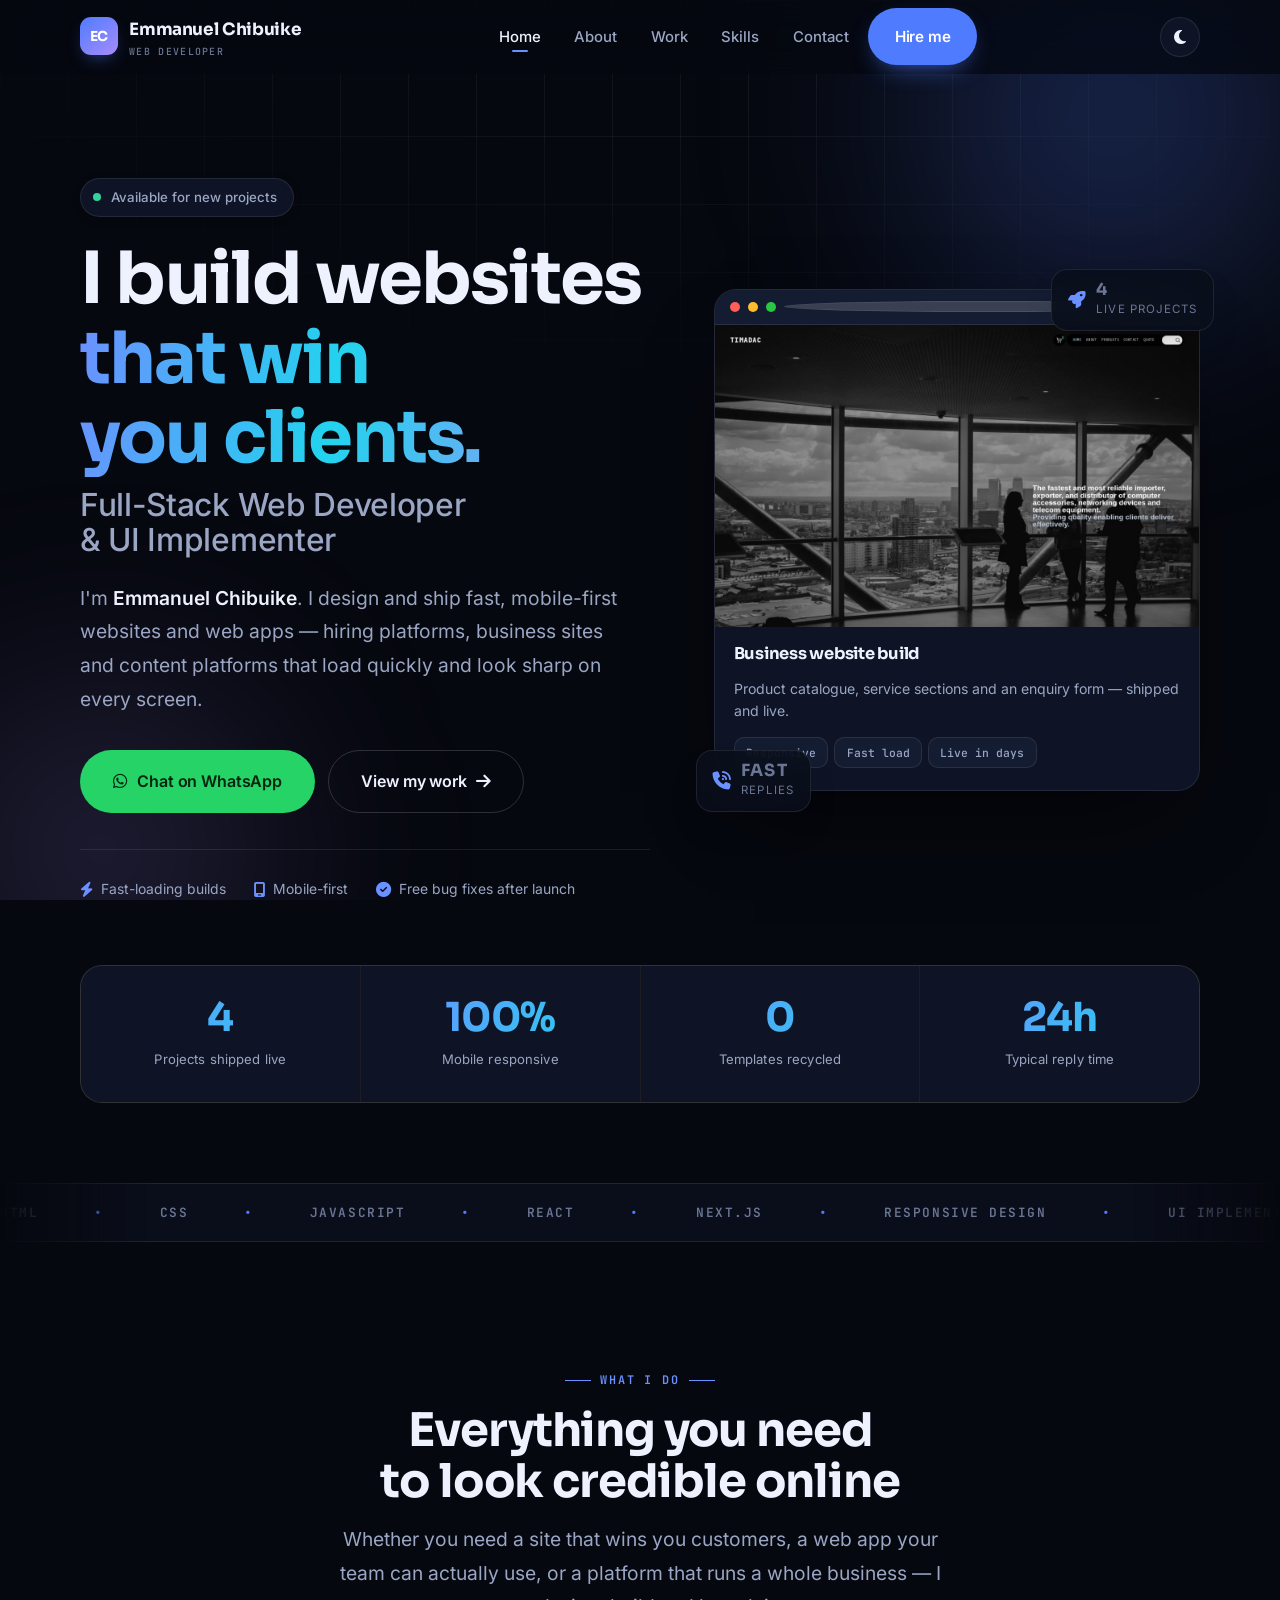
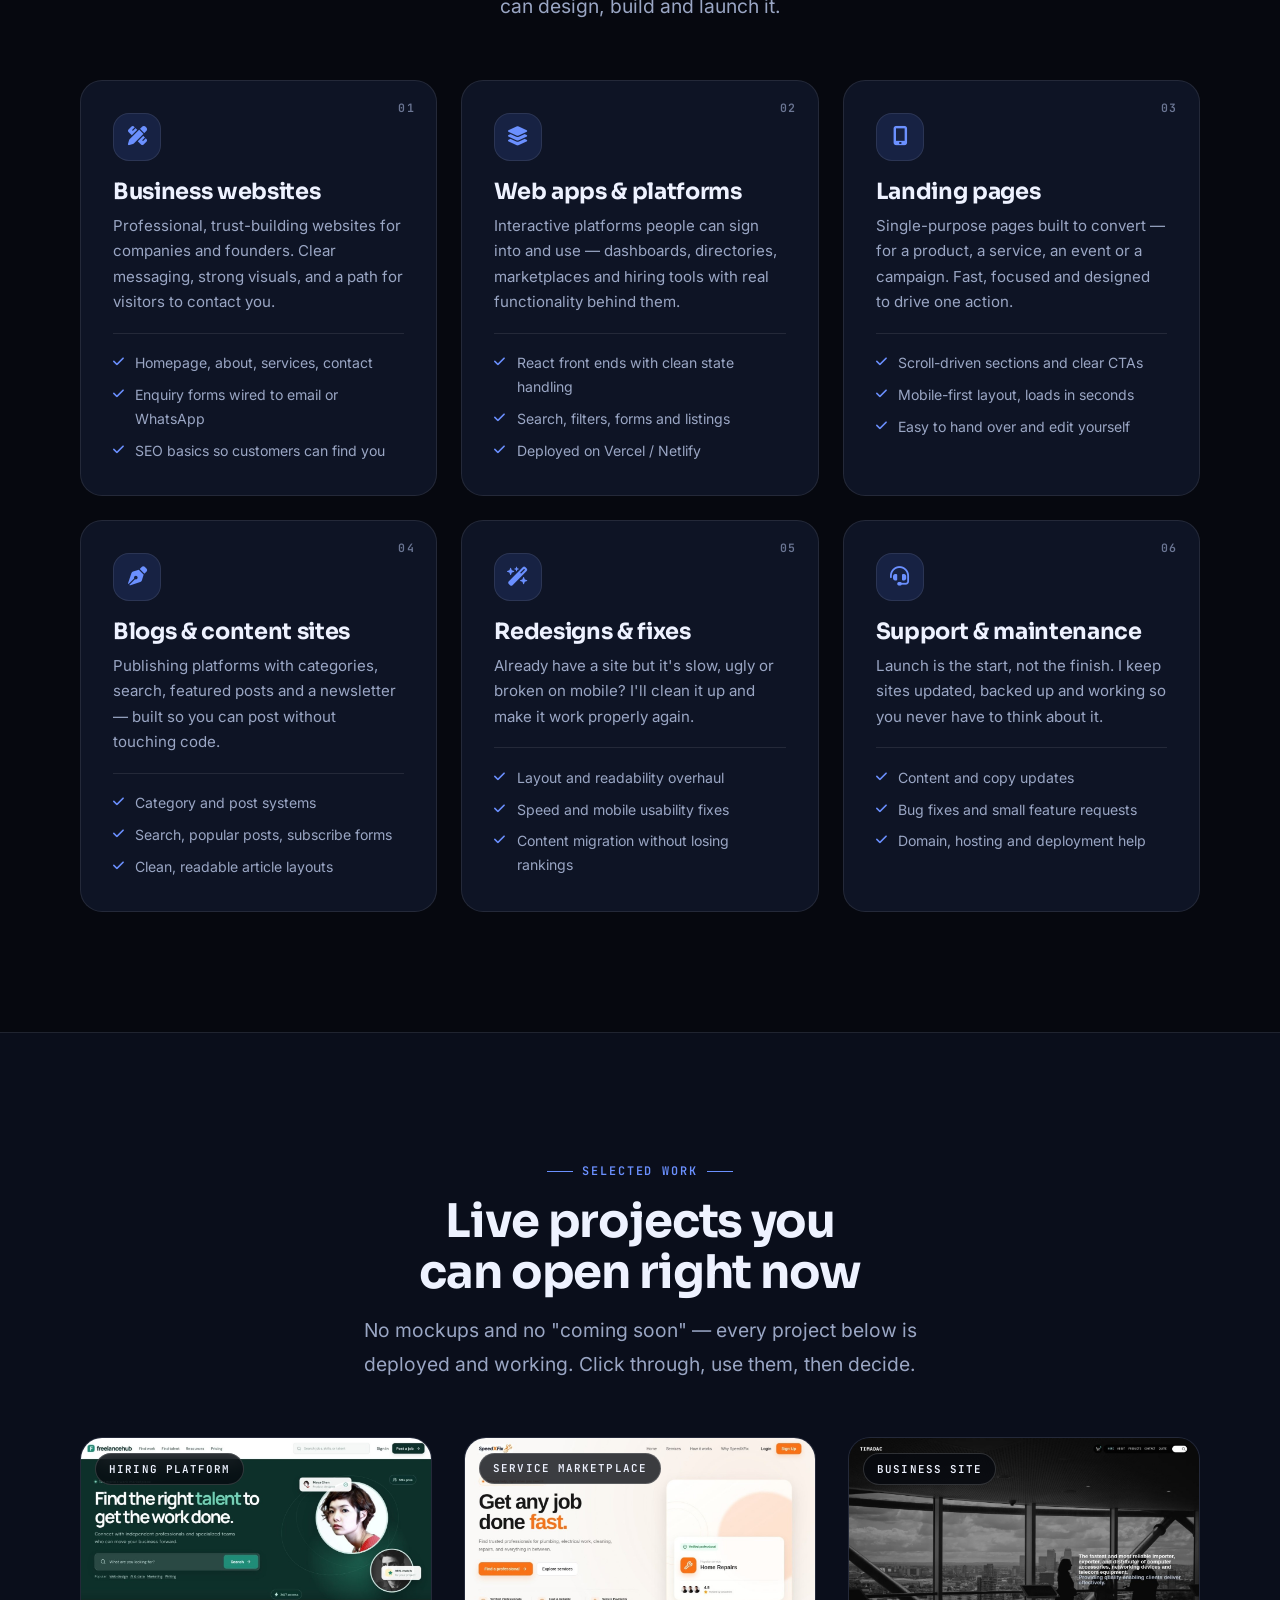
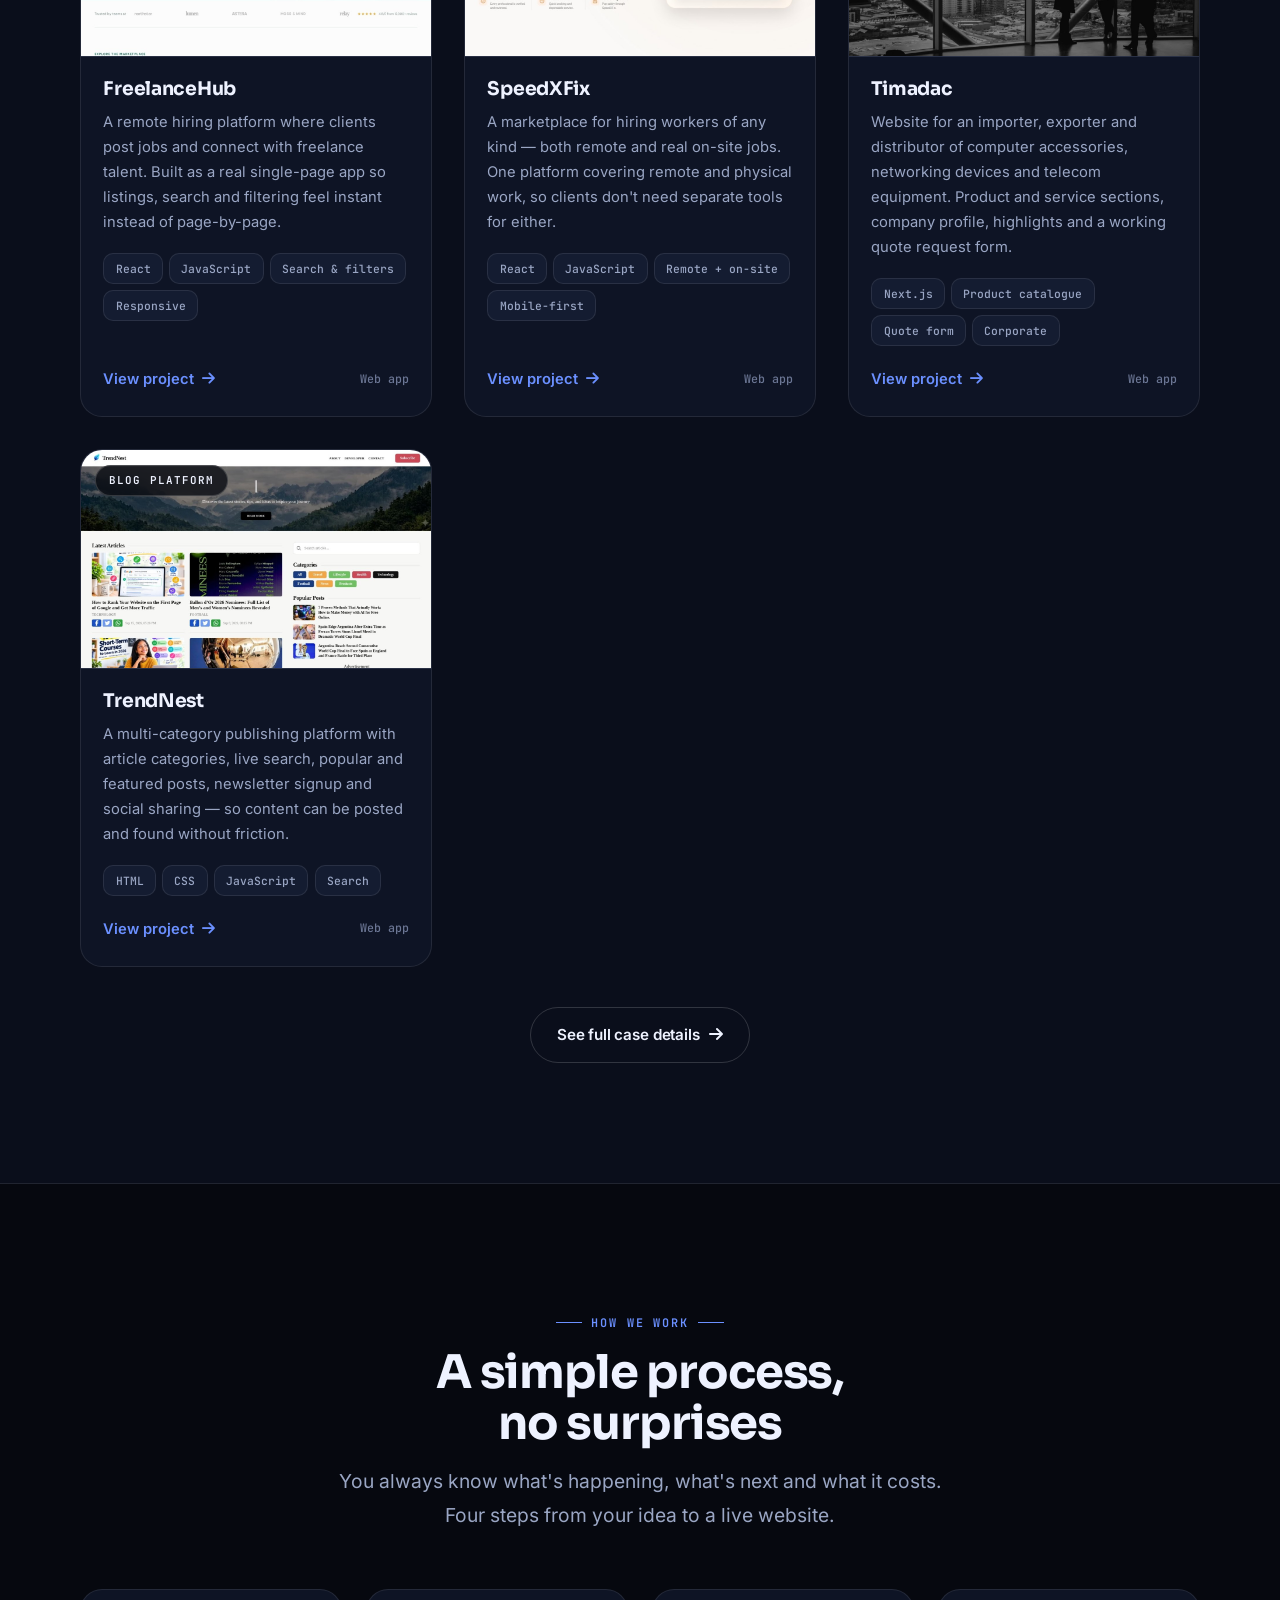
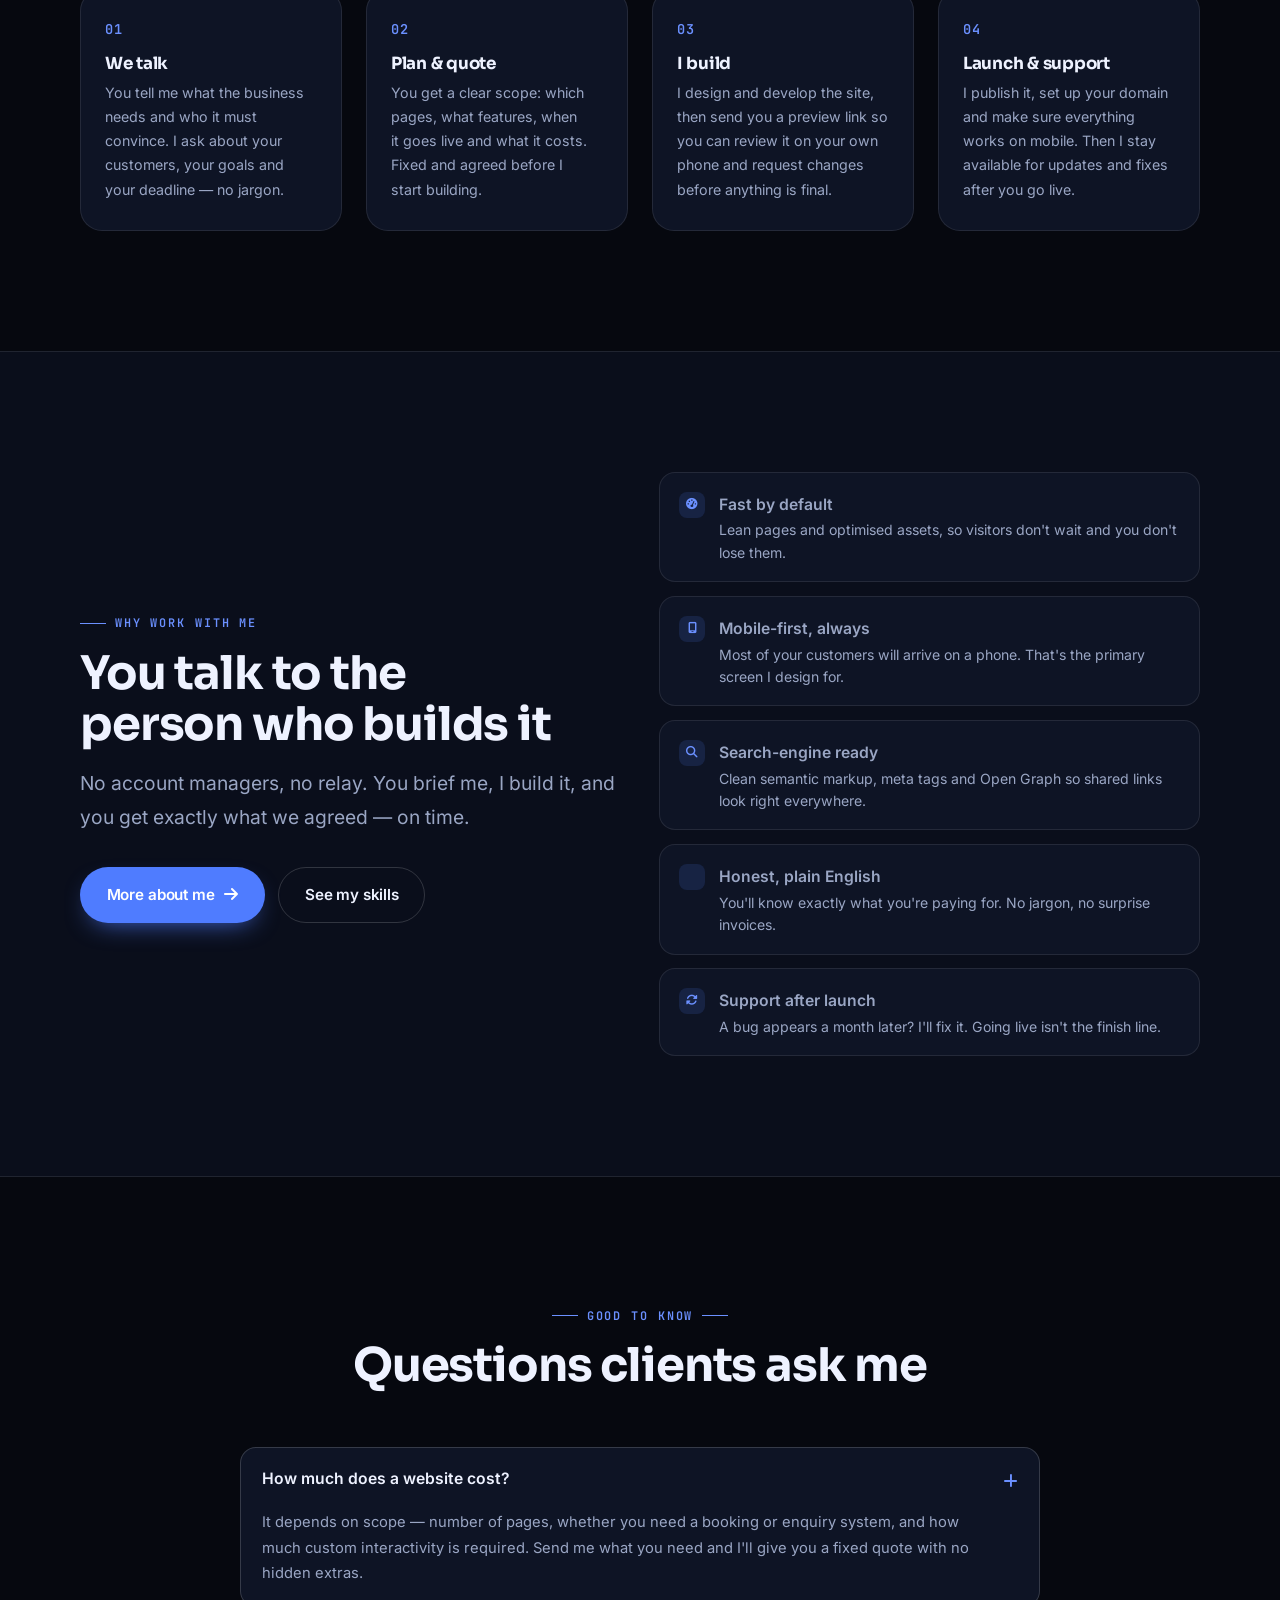
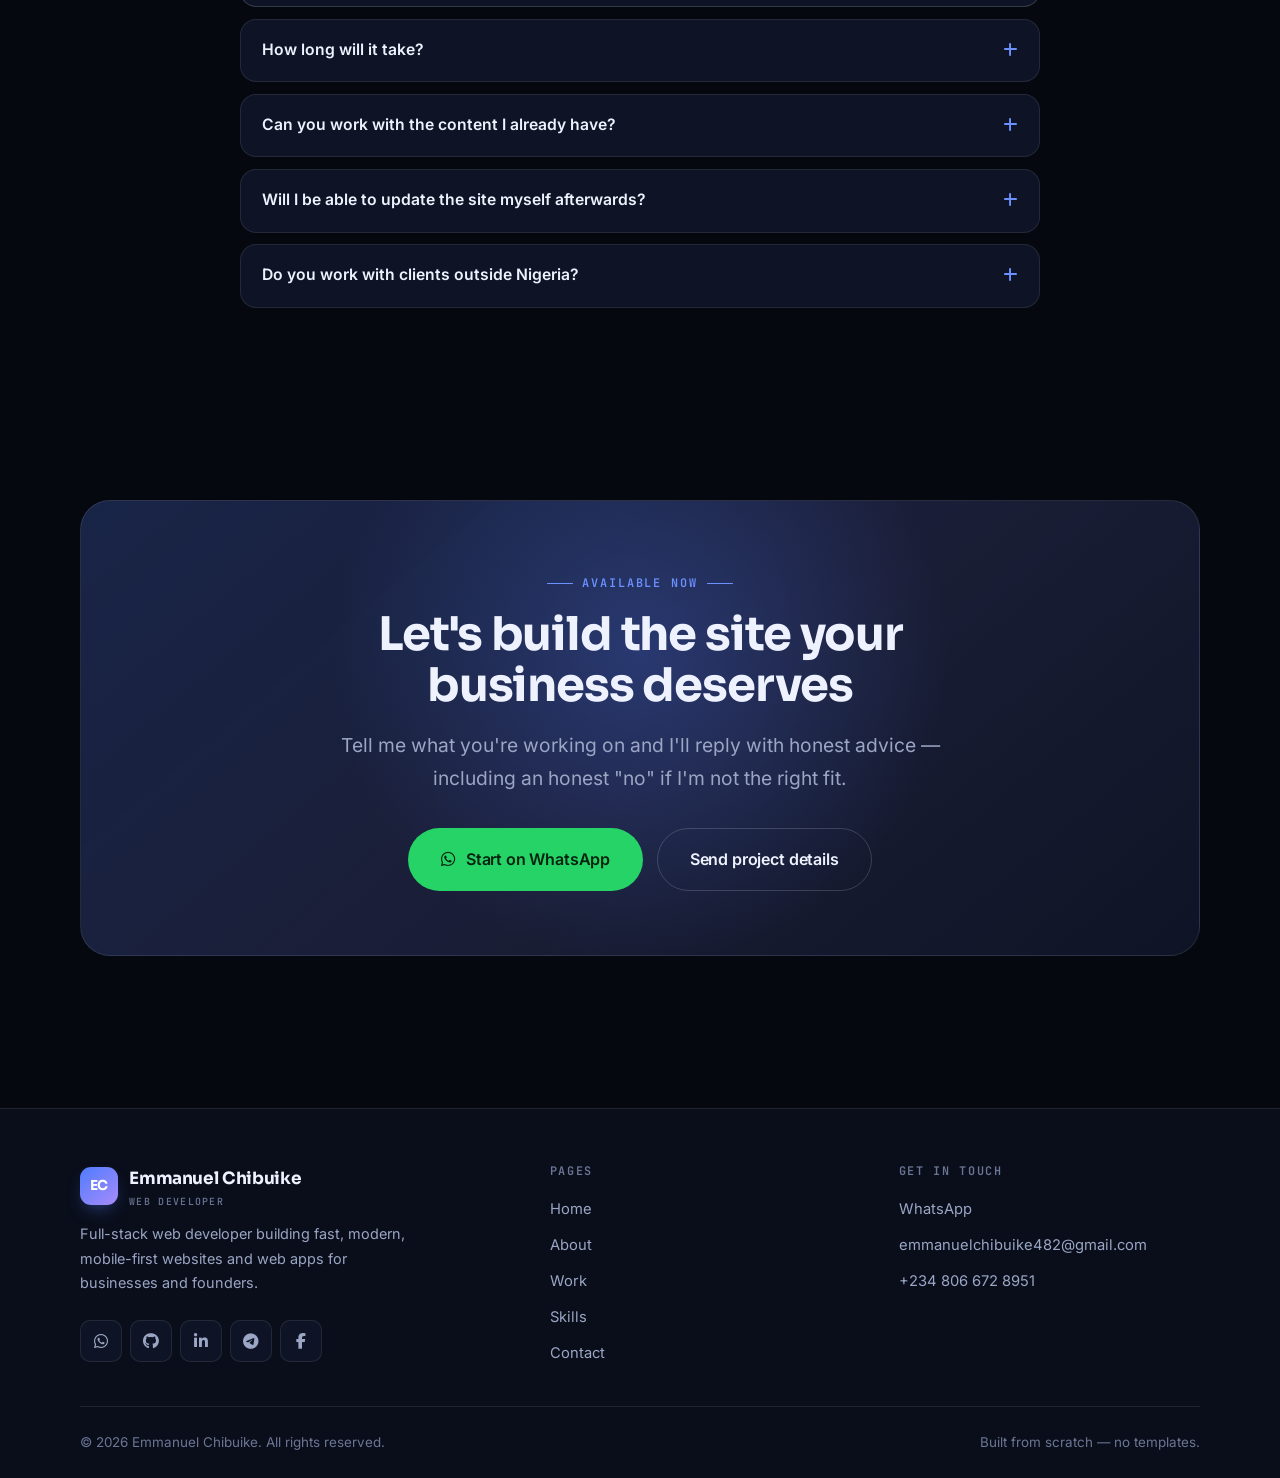
==== commit 8557715c: "Update index.html" ====
--- a/index.html
+++ b/index.html
@@ -17,7 +17,7 @@
   <meta property="og:title" content="Emmanuel Chibuike &mdash; Full-Stack Web Developer | Hire Me" />
   <meta property="og:description" content="I build fast, modern, responsive websites and web apps. Hiring platforms, business sites and blogs &mdash; all live and mobile-friendly." />
   <meta property="og:url" content="https://emmanuel776666.github.io/port/" />
-  <meta property="og:image" content="https://emmanuel776666.github.io/port/og-cover.jpg" />
+  <meta property="og:image" content="https://emmanuel776666.github.io/port/icon-512.png" />
   <meta property="og:image:width" content="1200" />
   <meta property="og:image:height" content="630" />
   <meta property="og:image:alt" content="Screenshot of a project built by Emmanuel Chibuike" />
